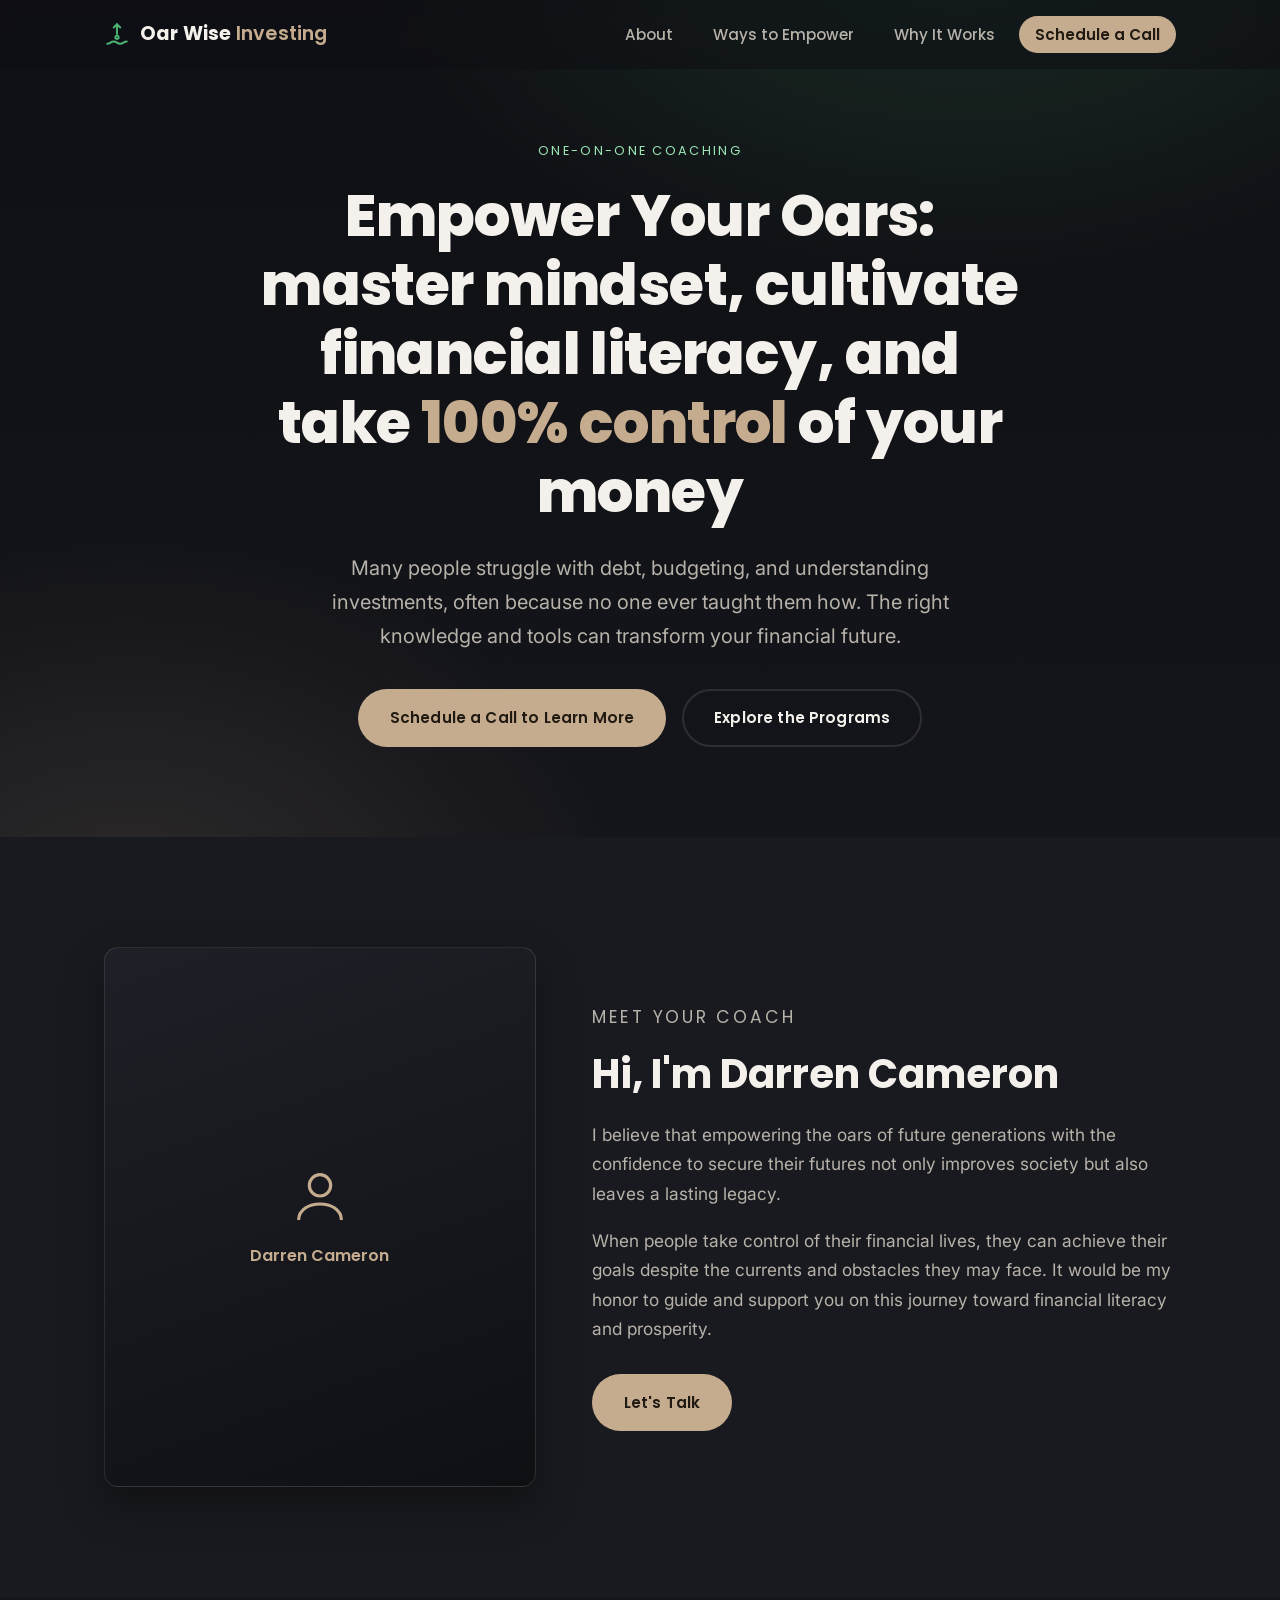
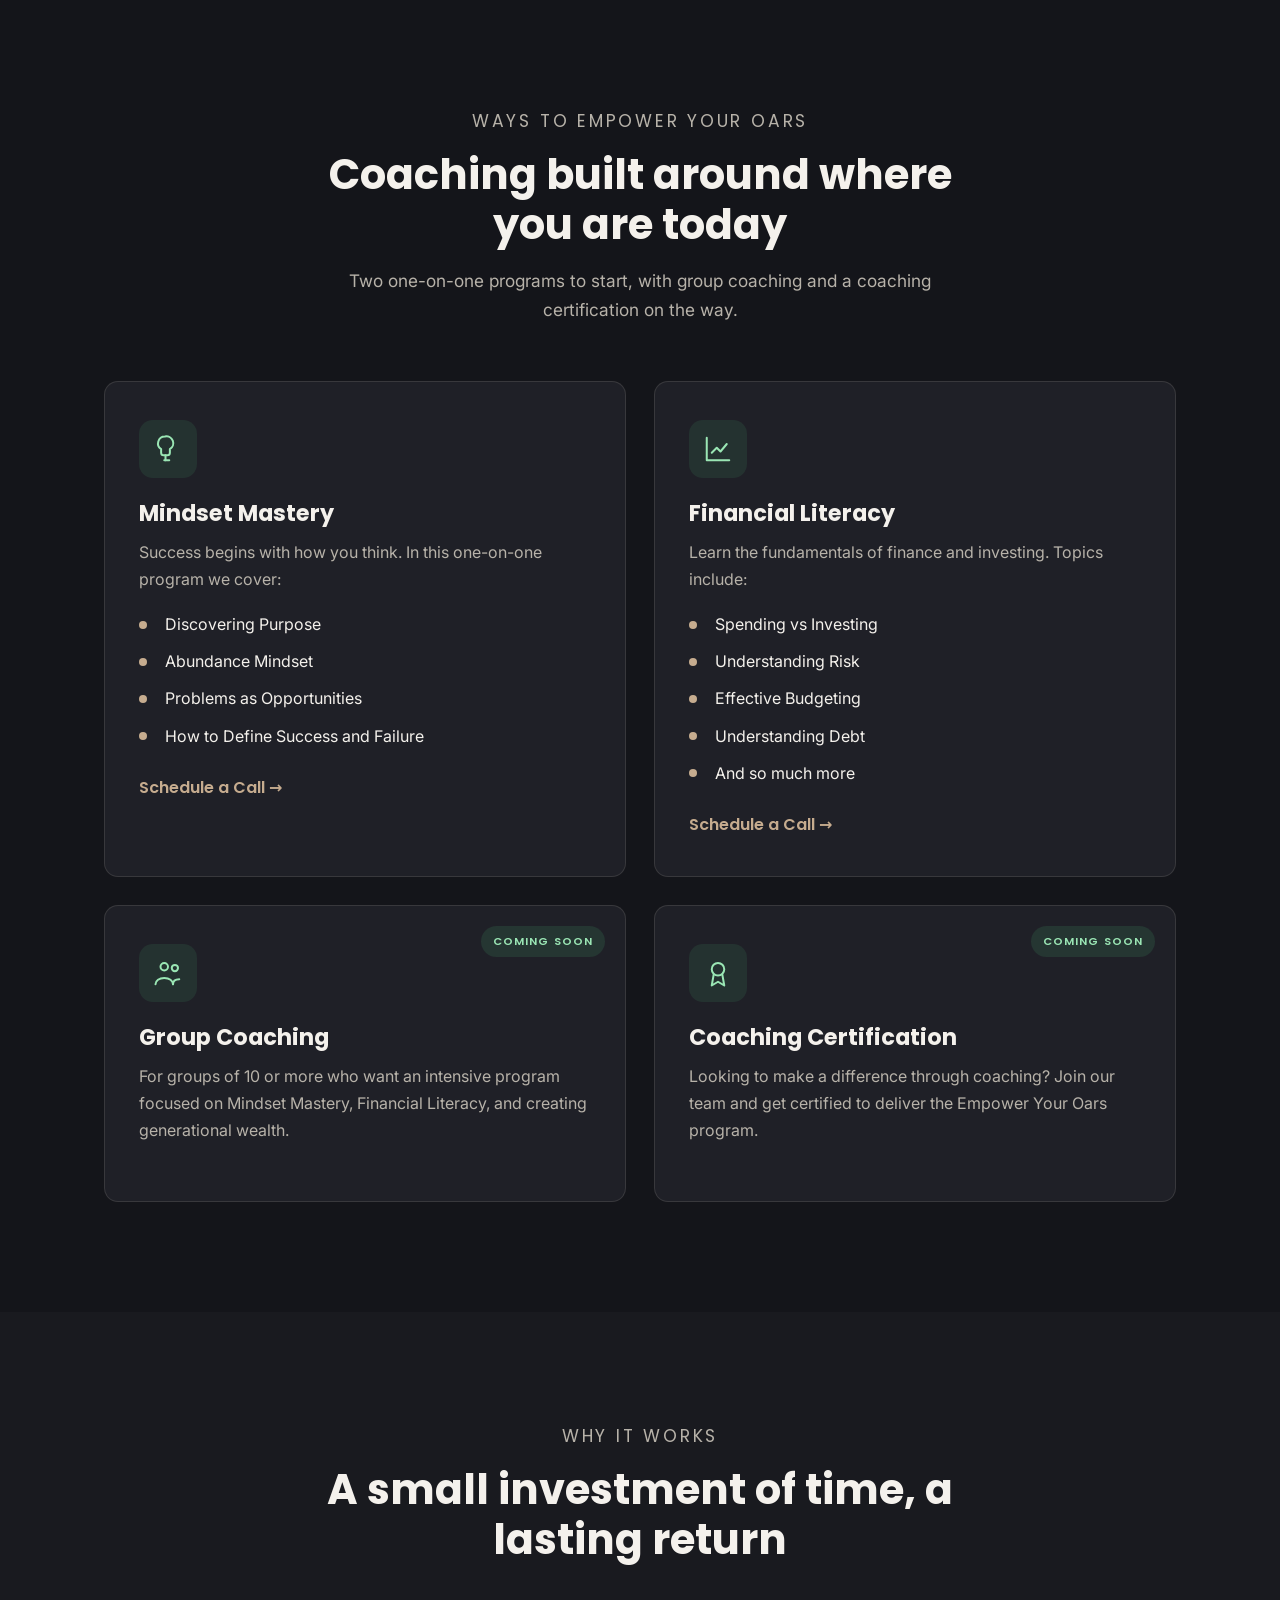
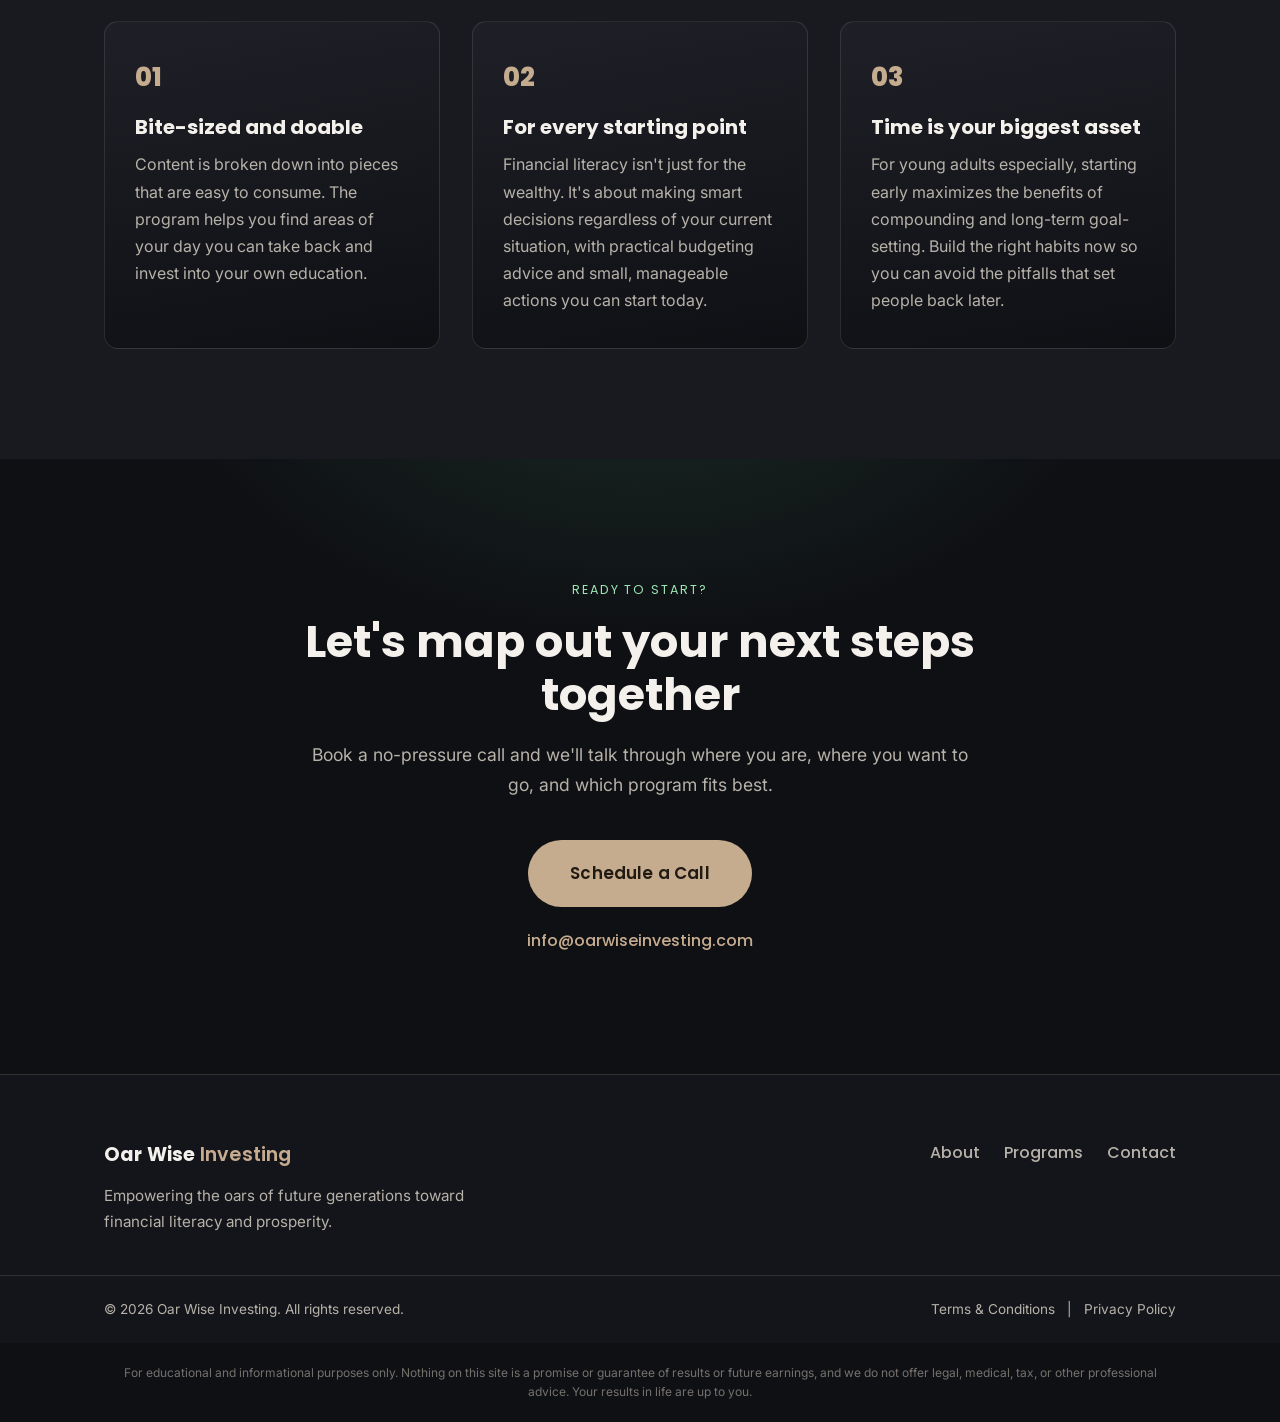
==== index.html @ 9236de50 "Initial static rebuild of Oar Wise Investing site" ====
<!DOCTYPE html>
<html lang="en">
<!-- Built by Koinos | linkedin.com/in/chana | 2026 -->
<head>
    <meta charset="UTF-8">
    <meta name="viewport" content="width=device-width, initial-scale=1.0">
    <meta name="description" content="Empower Your Oars Coaching Program with Darren Cameron. One-on-one mindset mastery and financial literacy coaching to help you take 100% control of your money and build a lasting legacy.">
    <meta name="author" content="Oar Wise Investing">
    <title>Oar Wise Investing | Empower Your Oars Coaching Program</title>

    <!-- Open Graph / social sharing -->
    <meta property="og:type" content="website">
    <meta property="og:title" content="Empower Your Oars Coaching Program">
    <meta property="og:description" content="Master mindset, cultivate financial literacy, and take 100% control of your money with one-on-one coaching from Darren Cameron.">
    <meta property="og:site_name" content="Oar Wise Investing">
    <meta property="og:url" content="https://oarwiseinvesting.com/">
    <meta name="twitter:card" content="summary_large_image">
    <meta name="twitter:title" content="Empower Your Oars Coaching Program">
    <meta name="twitter:description" content="Master mindset, cultivate financial literacy, and take 100% control of your money.">

    <link rel="icon" type="image/x-icon" href="favicon.ico">
    <link rel="apple-touch-icon" href="apple-touch-icon.png">
    <link rel="preconnect" href="https://fonts.googleapis.com">
    <link rel="preconnect" href="https://fonts.gstatic.com" crossorigin>
    <link href="https://fonts.googleapis.com/css2?family=Poppins:wght@400;500;600;700;800&family=Inter:wght@300;400;500;600&display=swap" rel="stylesheet">
    <link rel="stylesheet" href="styles.css">
</head>
<body>
    <!-- Navigation -->
    <header class="site-header" id="top">
        <nav class="nav-container">
            <a href="#top" class="logo">
                <span class="logo-mark" aria-hidden="true">
                    <svg viewBox="0 0 24 24" width="26" height="26" fill="none" stroke="currentColor" stroke-width="1.8" stroke-linecap="round" stroke-linejoin="round"><path d="M3 21c3 0 3-2 6-2s3 2 6 2 3-2 6-2"/><path d="M12 3v9"/><path d="M9 6l3-3 3 3"/><circle cx="12" cy="15" r="1.5"/></svg>
                </span>
                <span class="logo-text">Oar Wise <em>Investing</em></span>
            </a>
            <button class="nav-toggle" aria-label="Toggle navigation" aria-expanded="false">
                <span></span>
                <span></span>
                <span></span>
            </button>
            <ul class="nav-links">
                <li><a href="#about">About</a></li>
                <li><a href="#programs">Ways to Empower</a></li>
                <li><a href="#approach">Why It Works</a></li>
                <li><a href="#contact" class="nav-cta">Schedule a Call</a></li>
            </ul>
        </nav>
    </header>

    <!-- Hero Section -->
    <section class="hero">
        <div class="hero-content">
            <p class="hero-eyebrow">One-on-One Coaching</p>
            <h1>Empower Your Oars: master mindset, cultivate financial literacy, and take <em>100% control</em> of your money</h1>
            <p class="hero-subtitle">Many people struggle with debt, budgeting, and understanding investments, often because no one ever taught them how. The right knowledge and tools can transform your financial future.</p>
            <div class="hero-actions">
                <a href="#contact" class="btn btn-primary">Schedule a Call to Learn More</a>
                <a href="#programs" class="btn btn-secondary">Explore the Programs</a>
            </div>
        </div>
    </section>

    <!-- About / Darren Section -->
    <section class="about" id="about">
        <div class="container about-grid">
            <div class="about-photo">
                <div class="about-photo-frame">
                    <!-- Replace with Darren's photo: images/darren.jpg -->
                    <div class="about-photo-placeholder" aria-hidden="true">
                        <svg viewBox="0 0 24 24" width="64" height="64" fill="none" stroke="currentColor" stroke-width="1.2"><circle cx="12" cy="8" r="4"/><path d="M4 21c0-4 4-6 8-6s8 2 8 6"/></svg>
                        <span>Darren Cameron</span>
                    </div>
                </div>
            </div>
            <div class="about-text">
                <p class="section-eyebrow">Meet Your Coach</p>
                <h2>Hi, I'm Darren Cameron</h2>
                <p>I believe that empowering the oars of future generations with the confidence to secure their futures not only improves society but also leaves a lasting legacy.</p>
                <p>When people take control of their financial lives, they can achieve their goals despite the currents and obstacles they may face. It would be my honor to guide and support you on this journey toward financial literacy and prosperity.</p>
                <a href="#contact" class="btn btn-primary btn-inline">Let's Talk</a>
            </div>
        </div>
    </section>

    <!-- Programs Section -->
    <section class="programs" id="programs">
        <div class="container">
            <div class="section-header">
                <p class="section-eyebrow">Ways to Empower Your Oars</p>
                <h2>Coaching built around where you are today</h2>
                <p class="section-lead">Two one-on-one programs to start, with group coaching and a coaching certification on the way.</p>
            </div>
            <div class="programs-grid">
                <!-- Mindset Mastery -->
                <article class="program-card">
                    <div class="program-icon">
                        <svg viewBox="0 0 24 24" width="30" height="30" fill="none" stroke="currentColor" stroke-width="1.6" stroke-linecap="round" stroke-linejoin="round"><path d="M9.5 2a5.5 5.5 0 00-3 10.1V15a2 2 0 002 2h3a2 2 0 002-2v-2.9A5.5 5.5 0 009.5 2z"/><path d="M9 21h4"/><path d="M10 17v4"/></svg>
                    </div>
                    <h3>Mindset Mastery</h3>
                    <p class="program-desc">Success begins with how you think. In this one-on-one program we cover:</p>
                    <ul class="program-list">
                        <li>Discovering Purpose</li>
                        <li>Abundance Mindset</li>
                        <li>Problems as Opportunities</li>
                        <li>How to Define Success and Failure</li>
                    </ul>
                    <a href="#contact" class="program-link">Schedule a Call &rarr;</a>
                </article>

                <!-- Financial Literacy -->
                <article class="program-card">
                    <div class="program-icon">
                        <svg viewBox="0 0 24 24" width="30" height="30" fill="none" stroke="currentColor" stroke-width="1.6" stroke-linecap="round" stroke-linejoin="round"><path d="M3 3v18h18"/><path d="M7 15l4-4 3 3 5-6"/></svg>
                    </div>
                    <h3>Financial Literacy</h3>
                    <p class="program-desc">Learn the fundamentals of finance and investing. Topics include:</p>
                    <ul class="program-list">
                        <li>Spending vs Investing</li>
                        <li>Understanding Risk</li>
                        <li>Effective Budgeting</li>
                        <li>Understanding Debt</li>
                        <li>And so much more</li>
                    </ul>
                    <a href="#contact" class="program-link">Schedule a Call &rarr;</a>
                </article>

                <!-- Group Coaching -->
                <article class="program-card program-card--soon">
                    <span class="program-badge">Coming Soon</span>
                    <div class="program-icon">
                        <svg viewBox="0 0 24 24" width="30" height="30" fill="none" stroke="currentColor" stroke-width="1.6" stroke-linecap="round" stroke-linejoin="round"><circle cx="9" cy="7" r="3"/><path d="M2 21c0-3 3-5 7-5s7 2 7 5"/><circle cx="17.5" cy="8" r="2.5"/><path d="M16 21c0-2.5 2-4 5-4"/></svg>
                    </div>
                    <h3>Group Coaching</h3>
                    <p class="program-desc">For groups of 10 or more who want an intensive program focused on Mindset Mastery, Financial Literacy, and creating generational wealth.</p>
                </article>

                <!-- Certification -->
                <article class="program-card program-card--soon">
                    <span class="program-badge">Coming Soon</span>
                    <div class="program-icon">
                        <svg viewBox="0 0 24 24" width="30" height="30" fill="none" stroke="currentColor" stroke-width="1.6" stroke-linecap="round" stroke-linejoin="round"><circle cx="12" cy="9" r="5"/><path d="M8.5 13.5L7 22l5-3 5 3-1.5-8.5"/></svg>
                    </div>
                    <h3>Coaching Certification</h3>
                    <p class="program-desc">Looking to make a difference through coaching? Join our team and get certified to deliver the Empower Your Oars program.</p>
                </article>
            </div>
        </div>
    </section>

    <!-- Approach / Why It Works -->
    <section class="approach" id="approach">
        <div class="container">
            <div class="section-header">
                <p class="section-eyebrow">Why It Works</p>
                <h2>A small investment of time, a lasting return</h2>
            </div>
            <div class="approach-grid">
                <div class="approach-item">
                    <div class="approach-num">01</div>
                    <h3>Bite-sized and doable</h3>
                    <p>Content is broken down into pieces that are easy to consume. The program helps you find areas of your day you can take back and invest into your own education.</p>
                </div>
                <div class="approach-item">
                    <div class="approach-num">02</div>
                    <h3>For every starting point</h3>
                    <p>Financial literacy isn't just for the wealthy. It's about making smart decisions regardless of your current situation, with practical budgeting advice and small, manageable actions you can start today.</p>
                </div>
                <div class="approach-item">
                    <div class="approach-num">03</div>
                    <h3>Time is your biggest asset</h3>
                    <p>For young adults especially, starting early maximizes the benefits of compounding and long-term goal-setting. Build the right habits now so you can avoid the pitfalls that set people back later.</p>
                </div>
            </div>
        </div>
    </section>

    <!-- Contact / CTA Section -->
    <section class="contact" id="contact">
        <div class="container contact-inner">
            <p class="section-eyebrow section-eyebrow--light">Ready to Start?</p>
            <h2>Let's map out your next steps together</h2>
            <p class="contact-lead">Book a no-pressure call and we'll talk through where you are, where you want to go, and which program fits best.</p>
            <div class="contact-actions">
                <!-- TODO: point this at Darren's booking link (Calendly / HighLevel) -->
                <a href="mailto:info@oarwiseinvesting.com?subject=Schedule%20a%20Call%20-%20Empower%20Your%20Oars" class="btn btn-primary btn-lg">Schedule a Call</a>
                <a href="mailto:info@oarwiseinvesting.com" class="contact-email">info@oarwiseinvesting.com</a>
            </div>
        </div>
    </section>

    <!-- Footer -->
    <footer class="site-footer">
        <div class="container footer-inner">
            <div class="footer-brand">
                <span class="logo-text">Oar Wise <em>Investing</em></span>
                <p>Empowering the oars of future generations toward financial literacy and prosperity.</p>
            </div>
            <div class="footer-links">
                <a href="#about">About</a>
                <a href="#programs">Programs</a>
                <a href="#contact">Contact</a>
            </div>
        </div>
        <div class="footer-bottom">
            <div class="container footer-bottom-inner">
                <p>&copy; <span id="year">2026</span> Oar Wise Investing. All rights reserved.</p>
                <p class="footer-legal">
                    <a href="#">Terms &amp; Conditions</a>
                    <span aria-hidden="true">|</span>
                    <a href="#">Privacy Policy</a>
                </p>
            </div>
        </div>
        <div class="footer-disclaimer">
            <div class="container">
                <p>For educational and informational purposes only. Nothing on this site is a promise or guarantee of results or future earnings, and we do not offer legal, medical, tax, or other professional advice. Your results in life are up to you.</p>
            </div>
        </div>
    </footer>

    <script>
        // Mobile nav toggle
        (function () {
            var toggle = document.querySelector('.nav-toggle');
            var links = document.querySelector('.nav-links');
            if (toggle && links) {
                toggle.addEventListener('click', function () {
                    var open = links.classList.toggle('is-open');
                    toggle.setAttribute('aria-expanded', open ? 'true' : 'false');
                });
                links.addEventListener('click', function (e) {
                    if (e.target.tagName === 'A') {
                        links.classList.remove('is-open');
                        toggle.setAttribute('aria-expanded', 'false');
                    }
                });
            }

            // Shrink header on scroll
            var header = document.querySelector('.site-header');
            window.addEventListener('scroll', function () {
                if (window.scrollY > 20) {
                    header.classList.add('is-scrolled');
                } else {
                    header.classList.remove('is-scrolled');
                }
            });

            // Reveal on scroll
            var revealEls = document.querySelectorAll('[data-reveal], .program-card, .approach-item, .about-grid');
            if ('IntersectionObserver' in window) {
                var io = new IntersectionObserver(function (entries) {
                    entries.forEach(function (entry) {
                        if (entry.isIntersecting) {
                            entry.target.classList.add('is-visible');
                            io.unobserve(entry.target);
                        }
                    });
                }, { threshold: 0.12 });
                revealEls.forEach(function (el) {
                    el.classList.add('reveal');
                    io.observe(el);
                });
            }

            // Current year
            var y = document.getElementById('year');
            if (y) { y.textContent = new Date().getFullYear(); }
        })();
    </script>
</body>
</html>
---- styles.css ----
/* ==========================================================================
   Oar Wise Investing - stylesheet
   Built by Koinos | 2026
   Palette carried over from the original site: deep charcoal + warm tan,
   with a fresh green accent for the "growth" cue.
   ========================================================================== */

:root {
    --bg:            #14151a;
    --bg-alt:        #191a1f;
    --bg-deep:       #0f1014;
    --surface:       #1f2027;
    --tan:           #c6ac8f;
    --tan-soft:      #eae0d5;
    --green:         #4bb573;
    --green-soft:    #9ae6b4;
    --text:          #f4f1ec;
    --text-muted:    #b7b2a9;
    --border:        rgba(234, 224, 213, 0.12);
    --headline:      'Poppins', system-ui, sans-serif;
    --body:          'Inter', system-ui, sans-serif;
    --maxw:          1120px;
    --radius:        14px;
    --shadow:        0 18px 40px rgba(0, 0, 0, 0.35);
}

* { box-sizing: border-box; margin: 0; padding: 0; }

html { scroll-behavior: smooth; }

body {
    font-family: var(--body);
    color: var(--text);
    background: var(--bg);
    line-height: 1.7;
    -webkit-font-smoothing: antialiased;
    overflow-x: hidden;
}

h1, h2, h3 { font-family: var(--headline); font-weight: 700; line-height: 1.2; }
h1 em, h2 em { color: var(--tan); font-style: normal; }

a { color: inherit; text-decoration: none; }

img { max-width: 100%; display: block; }

.container { width: 100%; max-width: var(--maxw); margin: 0 auto; padding: 0 24px; }

/* ---- Buttons ---- */
.btn {
    display: inline-block;
    font-family: var(--headline);
    font-weight: 600;
    font-size: 0.95rem;
    letter-spacing: 0.01em;
    padding: 14px 30px;
    border-radius: 999px;
    cursor: pointer;
    transition: transform .2s ease, box-shadow .2s ease, background .2s ease, color .2s ease;
    border: 2px solid transparent;
}
.btn-primary { background: var(--tan); color: #201a12; }
.btn-primary:hover { transform: translateY(-2px); box-shadow: 0 10px 24px rgba(198, 172, 143, 0.3); background: var(--tan-soft); }
.btn-secondary { background: transparent; color: var(--text); border-color: var(--border); }
.btn-secondary:hover { border-color: var(--tan); color: var(--tan); transform: translateY(-2px); }
.btn-inline { margin-top: 12px; }
.btn-lg { padding: 17px 40px; font-size: 1.05rem; }

/* ---- Header / Nav ---- */
.site-header {
    position: fixed;
    top: 0; left: 0; right: 0;
    z-index: 100;
    background: rgba(15, 16, 20, 0.55);
    backdrop-filter: blur(8px);
    -webkit-backdrop-filter: blur(8px);
    transition: background .3s ease, padding .3s ease, box-shadow .3s ease;
}
.site-header.is-scrolled {
    background: rgba(15, 16, 20, 0.92);
    box-shadow: 0 6px 20px rgba(0, 0, 0, 0.35);
}
.nav-container {
    max-width: var(--maxw);
    margin: 0 auto;
    padding: 18px 24px;
    display: flex;
    align-items: center;
    justify-content: space-between;
    transition: padding .3s ease;
}
.is-scrolled .nav-container { padding: 12px 24px; }
.logo { display: flex; align-items: center; gap: 10px; }
.logo-mark { color: var(--green); display: flex; }
.logo-text { font-family: var(--headline); font-weight: 700; font-size: 1.2rem; letter-spacing: 0.01em; }
.logo-text em { color: var(--tan); font-style: normal; font-weight: 600; }

.nav-links { list-style: none; display: flex; align-items: center; gap: 8px; }
.nav-links a {
    font-family: var(--headline);
    font-weight: 500;
    font-size: 0.95rem;
    padding: 8px 16px;
    color: var(--text-muted);
    border-radius: 999px;
    transition: color .2s ease;
}
.nav-links a:hover { color: var(--text); }
.nav-links .nav-cta {
    background: var(--tan);
    color: #201a12;
    font-weight: 600;
}
.nav-links .nav-cta:hover { background: var(--tan-soft); color: #201a12; }

.nav-toggle {
    display: none;
    flex-direction: column;
    gap: 5px;
    background: none;
    border: none;
    cursor: pointer;
    padding: 6px;
}
.nav-toggle span { width: 26px; height: 2px; background: var(--text); border-radius: 2px; transition: transform .3s ease, opacity .3s ease; }

/* ---- Hero ---- */
.hero {
    position: relative;
    min-height: 92vh;
    display: flex;
    align-items: center;
    padding: 140px 0 90px;
    background:
        radial-gradient(1000px 600px at 75% -10%, rgba(75, 181, 115, 0.18), transparent 60%),
        radial-gradient(900px 700px at 10% 110%, rgba(198, 172, 143, 0.14), transparent 55%),
        linear-gradient(180deg, var(--bg-deep), var(--bg));
}
.hero-content { max-width: 820px; margin: 0 auto; padding: 0 24px; text-align: center; }
.hero-eyebrow {
    font-family: var(--headline);
    text-transform: uppercase;
    letter-spacing: 0.18em;
    font-size: 0.8rem;
    color: var(--green-soft);
    margin-bottom: 20px;
}
.hero h1 {
    font-size: clamp(2.1rem, 5.2vw, 3.6rem);
    font-weight: 800;
    letter-spacing: -0.01em;
    margin-bottom: 24px;
}
.hero-subtitle {
    font-size: clamp(1.05rem, 2vw, 1.25rem);
    color: var(--text-muted);
    max-width: 640px;
    margin: 0 auto 36px;
}
.hero-actions { display: flex; gap: 16px; justify-content: center; flex-wrap: wrap; }

/* ---- Section headers ---- */
.section-header { text-align: center; max-width: 680px; margin: 0 auto 56px; }
.section-eyebrow {
    font-family: var(--headline);
    text-transform: uppercase;
    letter-spacing: 0.16em;
    font-size: 0.78rem;
    color: var(--tan);
    margin-bottom: 14px;
}
.section-eyebrow--light { color: var(--green-soft); }
.section-header h2 { font-size: clamp(1.8rem, 3.6vw, 2.6rem); margin-bottom: 16px; }
.section-lead, .section-header p { color: var(--text-muted); font-size: 1.08rem; }

/* ---- About ---- */
.about { padding: 110px 0; background: var(--bg-alt); }
.about-grid {
    display: grid;
    grid-template-columns: 0.85fr 1.15fr;
    gap: 56px;
    align-items: center;
}
.about-photo-frame {
    position: relative;
    border-radius: var(--radius);
    overflow: hidden;
    aspect-ratio: 4 / 5;
    background: linear-gradient(160deg, var(--surface), var(--bg-deep));
    border: 1px solid var(--border);
    box-shadow: var(--shadow);
}
.about-photo-frame img { width: 100%; height: 100%; object-fit: cover; }
.about-photo-placeholder {
    position: absolute; inset: 0;
    display: flex; flex-direction: column; align-items: center; justify-content: center;
    gap: 14px; color: var(--tan);
    font-family: var(--headline); font-weight: 600;
}
.about-text .section-eyebrow { text-align: left; }
.about-text h2 { font-size: clamp(1.8rem, 3.4vw, 2.5rem); margin-bottom: 22px; }
.about-text p { color: var(--text-muted); margin-bottom: 18px; font-size: 1.08rem; }

/* ---- Programs ---- */
.programs { padding: 110px 0; background: var(--bg); }
.programs-grid {
    display: grid;
    grid-template-columns: repeat(2, 1fr);
    gap: 28px;
}
.program-card {
    position: relative;
    background: var(--surface);
    border: 1px solid var(--border);
    border-radius: var(--radius);
    padding: 38px 34px;
    transition: transform .25s ease, border-color .25s ease, box-shadow .25s ease;
}
.program-card:hover { transform: translateY(-4px); border-color: rgba(198, 172, 143, 0.4); box-shadow: var(--shadow); }
.program-card--soon { opacity: 0.82; }
.program-icon {
    width: 58px; height: 58px;
    display: flex; align-items: center; justify-content: center;
    border-radius: 14px;
    background: rgba(75, 181, 115, 0.12);
    color: var(--green-soft);
    margin-bottom: 22px;
}
.program-card h3 { font-size: 1.4rem; margin-bottom: 12px; }
.program-desc { color: var(--text-muted); margin-bottom: 18px; }
.program-list { list-style: none; margin-bottom: 24px; }
.program-list li {
    position: relative;
    padding-left: 26px;
    margin-bottom: 10px;
    color: var(--text);
}
.program-list li::before {
    content: "";
    position: absolute;
    left: 0; top: 0.6em;
    width: 8px; height: 8px;
    border-radius: 50%;
    background: var(--tan);
}
.program-link {
    font-family: var(--headline);
    font-weight: 600;
    color: var(--tan);
    transition: gap .2s ease, color .2s ease;
}
.program-link:hover { color: var(--tan-soft); }
.program-badge {
    position: absolute;
    top: 20px; right: 20px;
    font-family: var(--headline);
    font-size: 0.7rem;
    font-weight: 600;
    text-transform: uppercase;
    letter-spacing: 0.1em;
    color: var(--green-soft);
    background: rgba(75, 181, 115, 0.14);
    padding: 6px 12px;
    border-radius: 999px;
}

/* ---- Approach ---- */
.approach { padding: 110px 0; background: var(--bg-alt); }
.approach-grid {
    display: grid;
    grid-template-columns: repeat(3, 1fr);
    gap: 32px;
}
.approach-item {
    padding: 34px 30px;
    border-radius: var(--radius);
    background: linear-gradient(170deg, var(--surface), var(--bg-deep));
    border: 1px solid var(--border);
}
.approach-num {
    font-family: var(--headline);
    font-weight: 800;
    font-size: 1.6rem;
    color: var(--tan);
    margin-bottom: 16px;
}
.approach-item h3 { font-size: 1.25rem; margin-bottom: 12px; }
.approach-item p { color: var(--text-muted); }

/* ---- Contact ---- */
.contact {
    padding: 120px 0;
    background:
        radial-gradient(800px 500px at 50% -20%, rgba(75, 181, 115, 0.16), transparent 60%),
        var(--bg-deep);
    text-align: center;
}
.contact-inner { max-width: 720px; margin: 0 auto; }
.contact h2 { font-size: clamp(1.9rem, 4vw, 2.8rem); margin-bottom: 18px; }
.contact-lead { color: var(--text-muted); font-size: 1.1rem; margin-bottom: 40px; }
.contact-actions { display: flex; flex-direction: column; align-items: center; gap: 20px; }
.contact-email { color: var(--tan); font-family: var(--headline); font-weight: 500; }
.contact-email:hover { color: var(--tan-soft); }

/* ---- Footer ---- */
.site-footer { background: var(--bg); border-top: 1px solid var(--border); }
.footer-inner {
    display: flex;
    justify-content: space-between;
    align-items: flex-start;
    gap: 40px;
    padding-top: 64px;
    padding-bottom: 40px;
    flex-wrap: wrap;
}
.footer-brand { max-width: 380px; }
.footer-brand p { color: var(--text-muted); margin-top: 12px; font-size: 0.95rem; }
.footer-links { display: flex; gap: 24px; }
.footer-links a { color: var(--text-muted); font-family: var(--headline); font-weight: 500; }
.footer-links a:hover { color: var(--tan); }
.footer-bottom { border-top: 1px solid var(--border); }
.footer-bottom-inner {
    display: flex;
    justify-content: space-between;
    align-items: center;
    padding: 22px 24px;
    flex-wrap: wrap;
    gap: 10px;
}
.footer-bottom p, .footer-legal a { color: var(--text-muted); font-size: 0.85rem; }
.footer-legal { display: flex; gap: 12px; align-items: center; }
.footer-legal a:hover { color: var(--tan); }
.footer-disclaimer { background: var(--bg-deep); }
.footer-disclaimer p { color: rgba(183, 178, 169, 0.6); font-size: 0.75rem; padding: 20px 0; text-align: center; line-height: 1.6; }

/* ---- Reveal animation ---- */
.reveal { opacity: 0; transform: translateY(24px); transition: opacity .6s ease, transform .6s ease; }
.reveal.is-visible { opacity: 1; transform: none; }

/* ---- Responsive ---- */
@media (max-width: 860px) {
    .about-grid { grid-template-columns: 1fr; gap: 36px; }
    .about-photo-frame { max-width: 360px; margin: 0 auto; }
    .programs-grid { grid-template-columns: 1fr; }
    .approach-grid { grid-template-columns: 1fr; }

    .nav-toggle { display: flex; }
    .nav-links {
        position: absolute;
        top: 100%; left: 0; right: 0;
        flex-direction: column;
        align-items: stretch;
        gap: 0;
        background: rgba(15, 16, 20, 0.98);
        padding: 12px 16px 20px;
        border-top: 1px solid var(--border);
        max-height: 0;
        overflow: hidden;
        transition: max-height .3s ease, padding .3s ease;
        padding-top: 0;
        padding-bottom: 0;
    }
    .nav-links.is-open { max-height: 380px; padding-top: 12px; padding-bottom: 20px; }
    .nav-links a { padding: 14px 12px; text-align: center; }
    .nav-links .nav-cta { margin-top: 8px; text-align: center; }
}

@media (max-width: 480px) {
    .hero { min-height: auto; padding: 130px 0 70px; }
    .hero-actions .btn { width: 100%; }
    .footer-inner { flex-direction: column; }
}

/* ---- Accessibility: reduced motion ---- */
@media (prefers-reduced-motion: reduce) {
    * { scroll-behavior: auto !important; }
    .reveal { opacity: 1; transform: none; transition: none; }
}
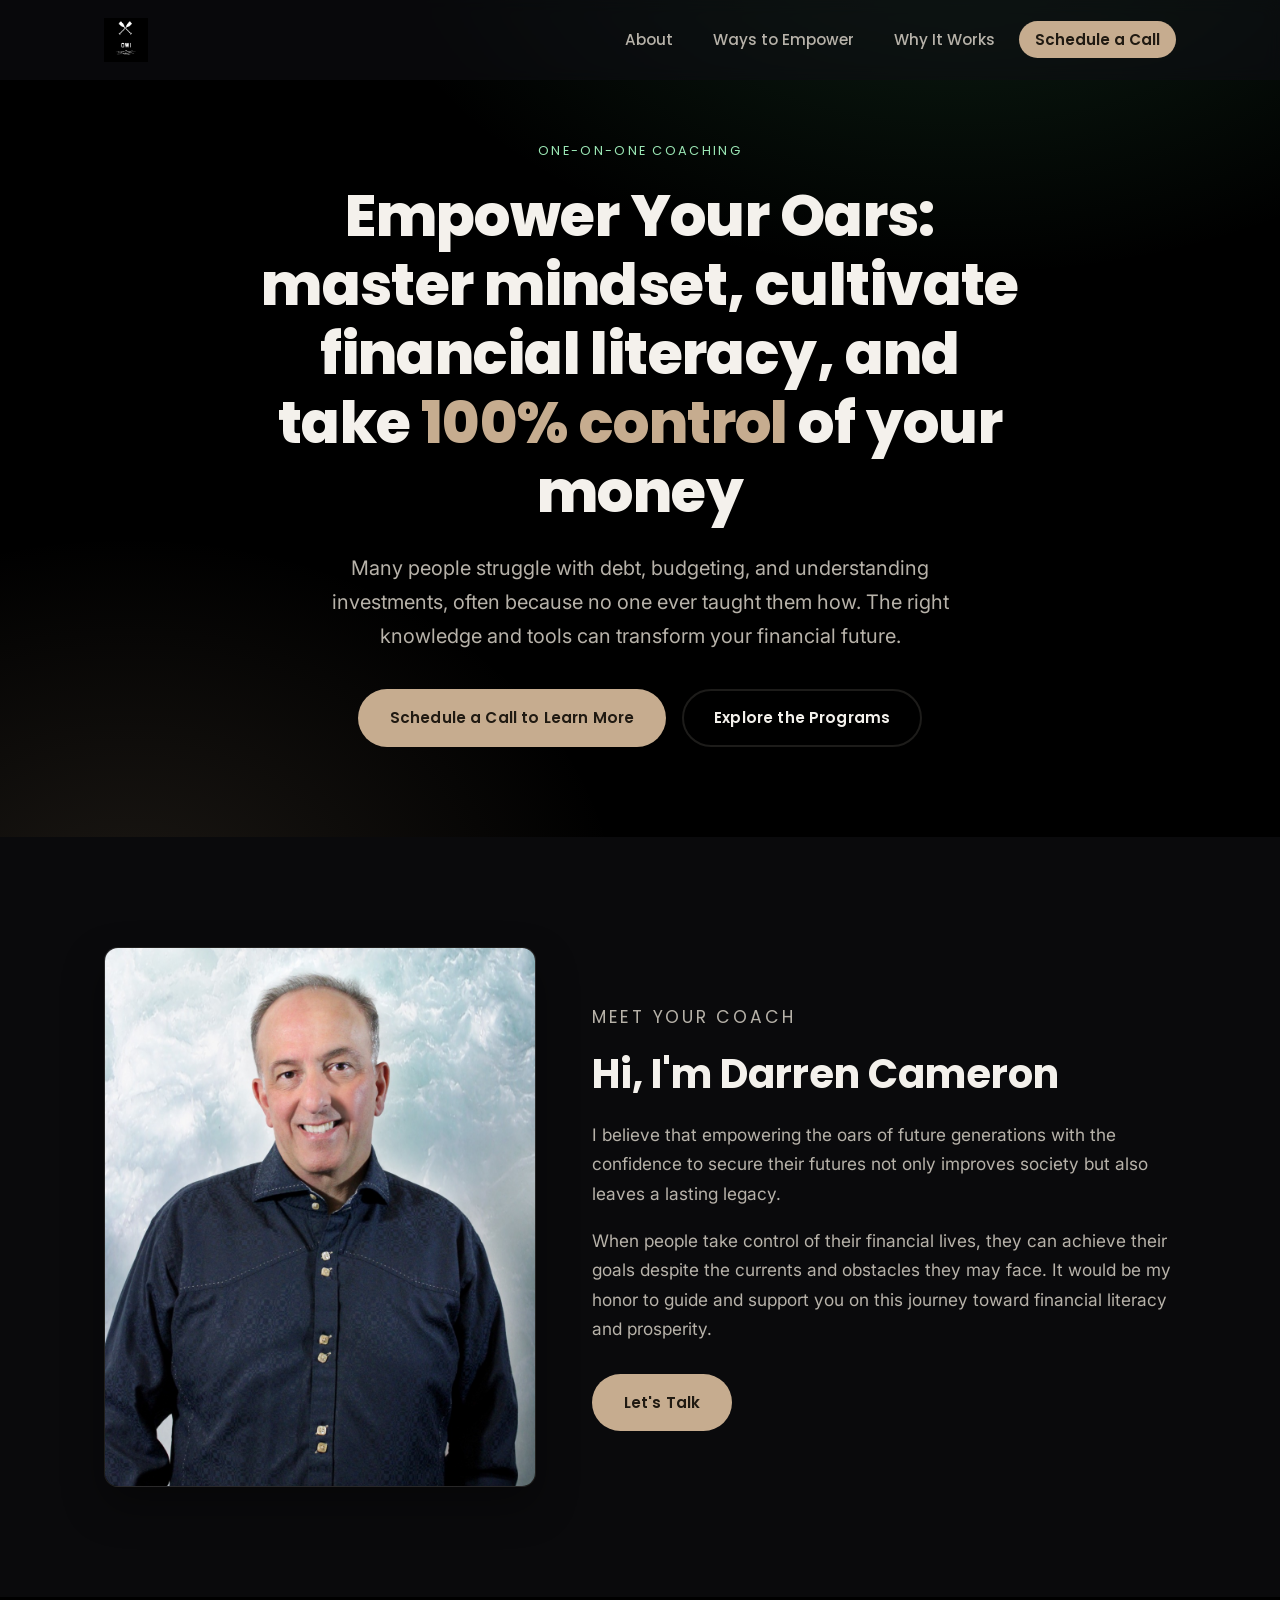
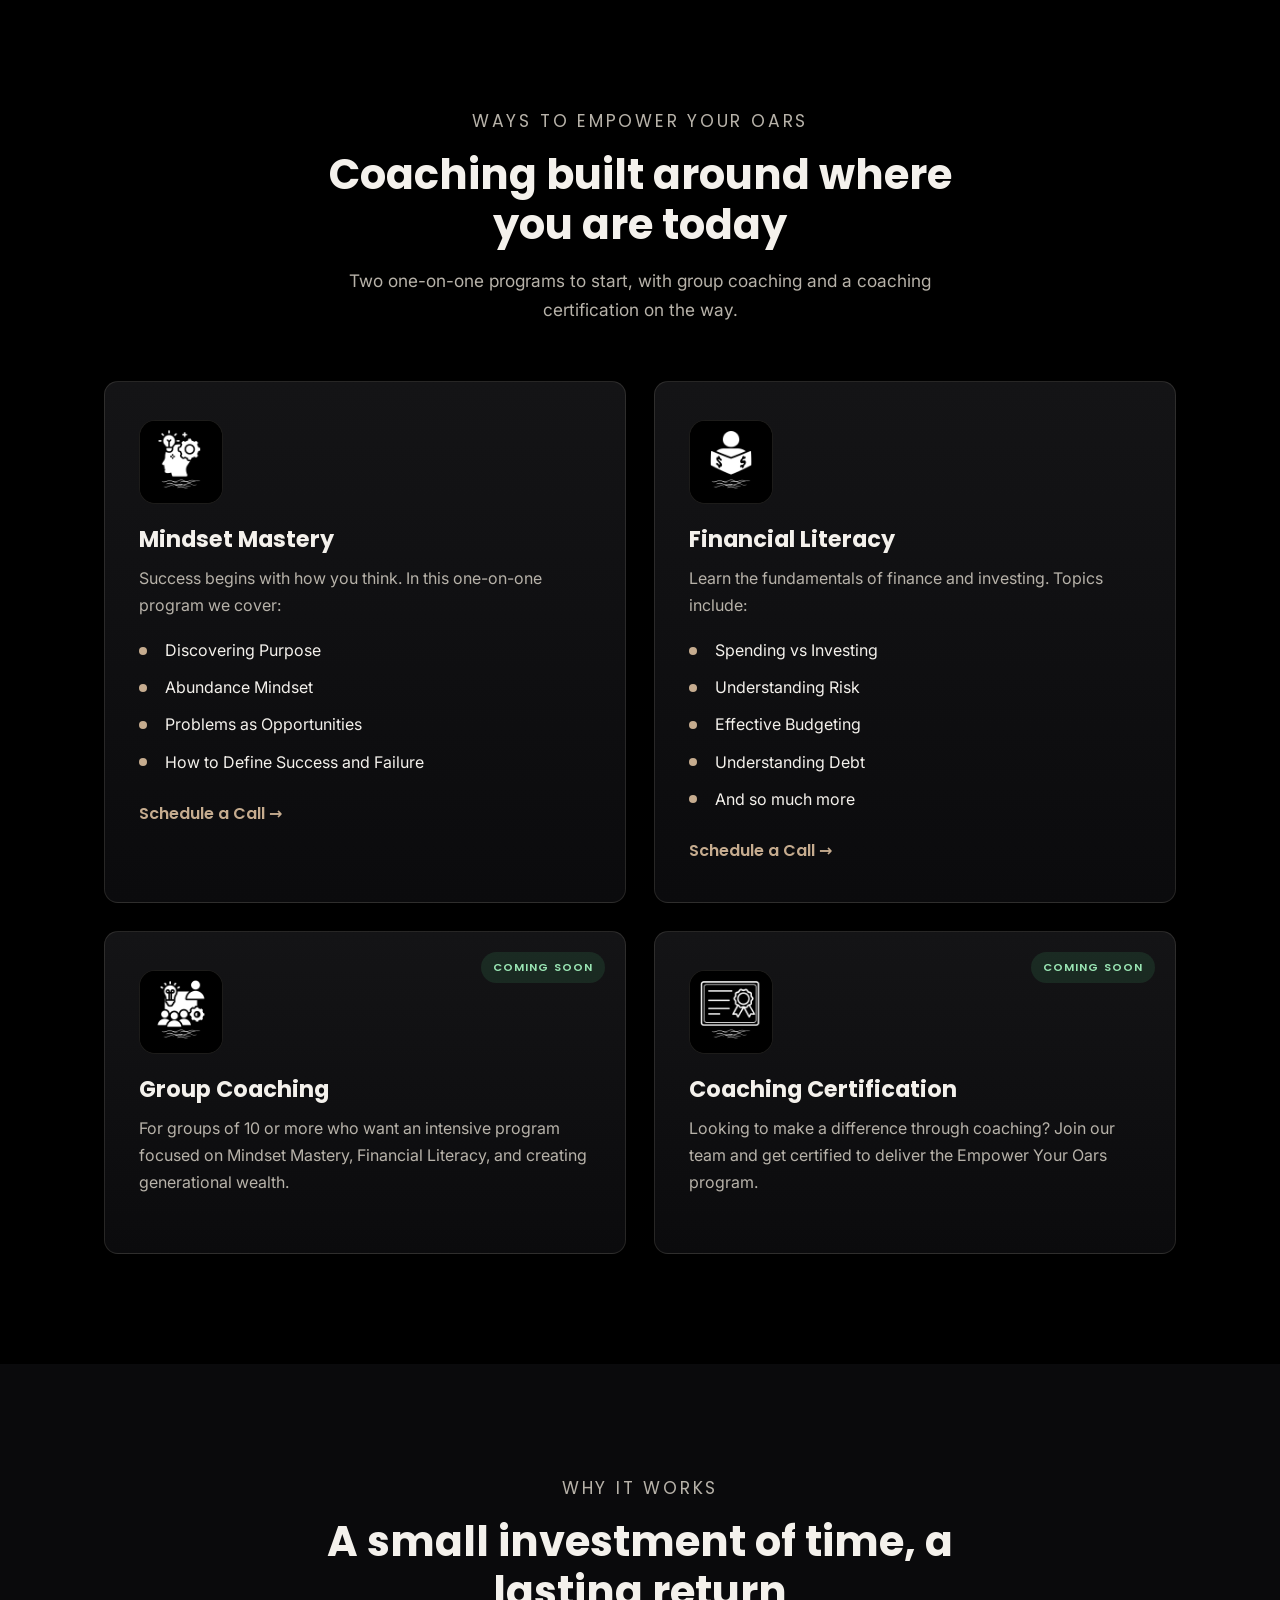
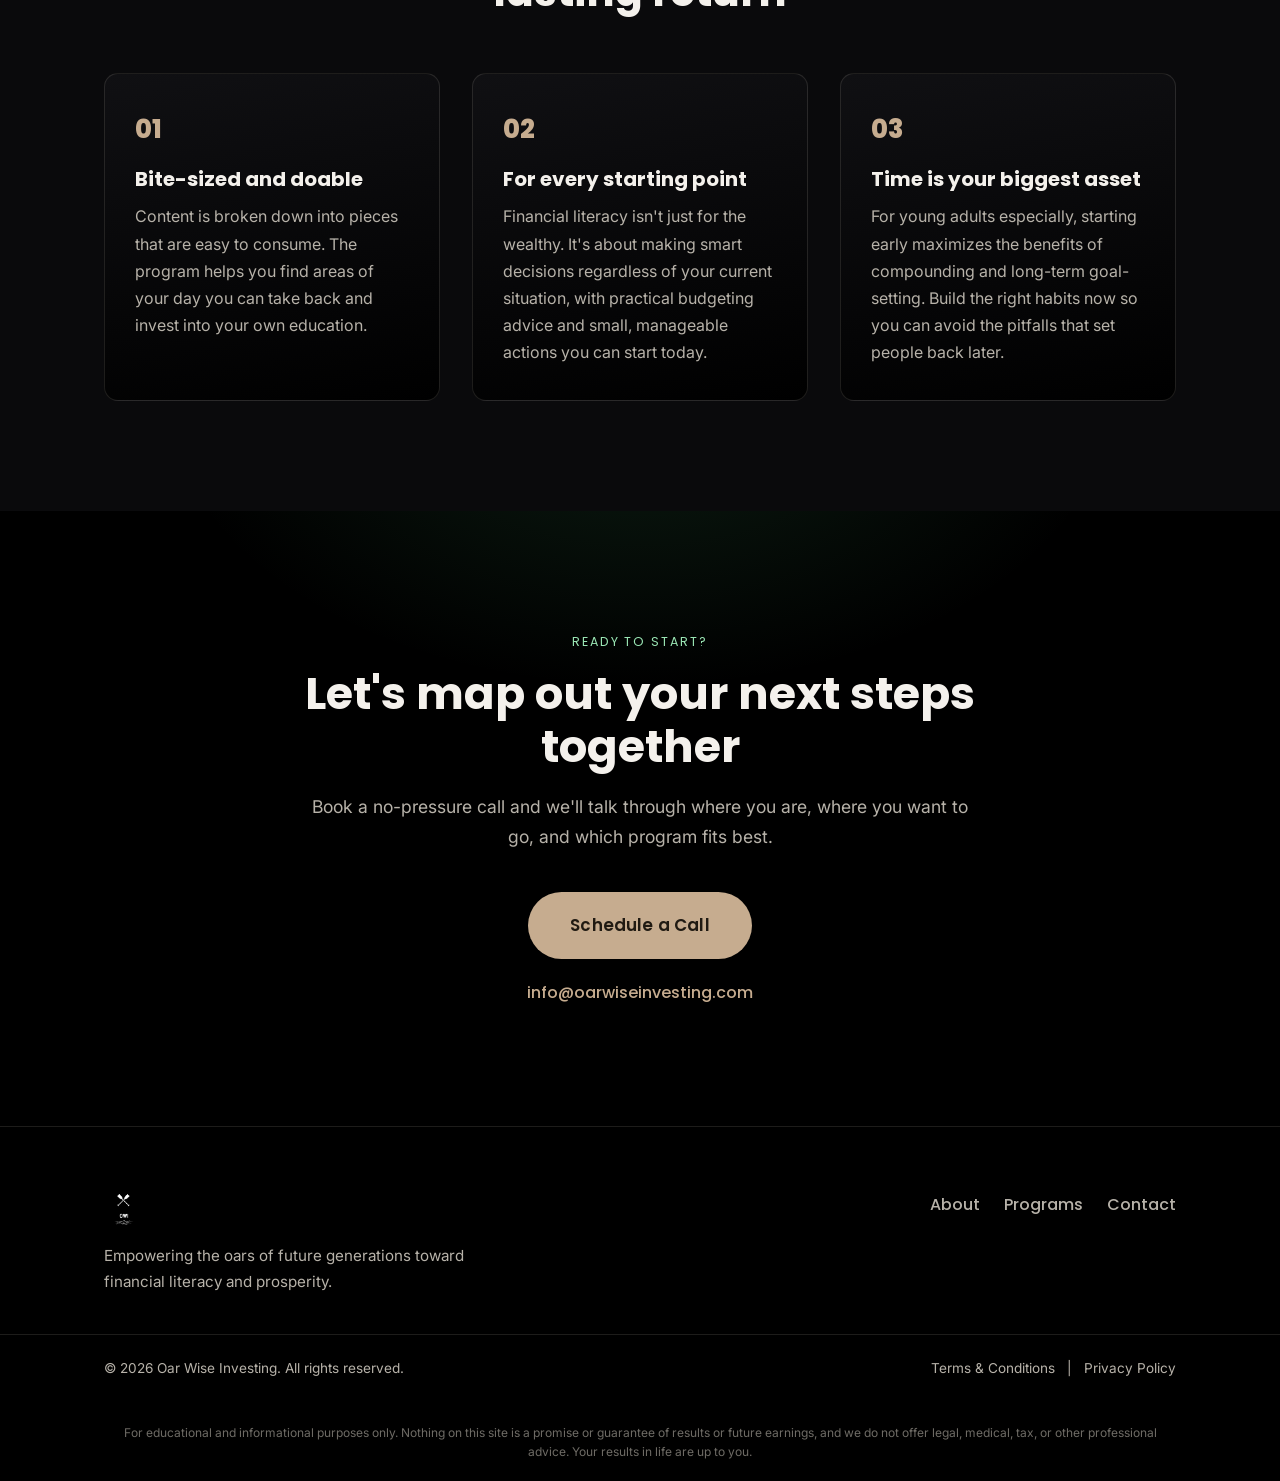
==== commit 1df28624: "Wire in real brand graphics; shift theme to true black" ====
--- a/index.html
+++ b/index.html
@@ -17,9 +17,11 @@
     <meta name="twitter:card" content="summary_large_image">
     <meta name="twitter:title" content="Empower Your Oars Coaching Program">
     <meta name="twitter:description" content="Master mindset, cultivate financial literacy, and take 100% control of your money.">
-
-    <link rel="icon" type="image/x-icon" href="favicon.ico">
-    <link rel="apple-touch-icon" href="apple-touch-icon.png">
+    <meta property="og:image" content="https://oarwiseinvesting.com/images/logo-square.png">
+    <meta name="twitter:image" content="https://oarwiseinvesting.com/images/logo-square.png">
+
+    <link rel="icon" type="image/png" href="images/logo-square.png">
+    <link rel="apple-touch-icon" href="images/logo-square.png">
     <link rel="preconnect" href="https://fonts.googleapis.com">
     <link rel="preconnect" href="https://fonts.gstatic.com" crossorigin>
     <link href="https://fonts.googleapis.com/css2?family=Poppins:wght@400;500;600;700;800&family=Inter:wght@300;400;500;600&display=swap" rel="stylesheet">
@@ -29,11 +31,8 @@
     <!-- Navigation -->
     <header class="site-header" id="top">
         <nav class="nav-container">
-            <a href="#top" class="logo">
-                <span class="logo-mark" aria-hidden="true">
-                    <svg viewBox="0 0 24 24" width="26" height="26" fill="none" stroke="currentColor" stroke-width="1.8" stroke-linecap="round" stroke-linejoin="round"><path d="M3 21c3 0 3-2 6-2s3 2 6 2 3-2 6-2"/><path d="M12 3v9"/><path d="M9 6l3-3 3 3"/><circle cx="12" cy="15" r="1.5"/></svg>
-                </span>
-                <span class="logo-text">Oar Wise <em>Investing</em></span>
+            <a href="#top" class="logo" aria-label="Oar Wise Investing home">
+                <img src="images/logo-horizontal.png" alt="Oar Wise Investing" class="logo-img">
             </a>
             <button class="nav-toggle" aria-label="Toggle navigation" aria-expanded="false">
                 <span></span>
@@ -67,11 +66,7 @@
         <div class="container about-grid">
             <div class="about-photo">
                 <div class="about-photo-frame">
-                    <!-- Replace with Darren's photo: images/darren.jpg -->
-                    <div class="about-photo-placeholder" aria-hidden="true">
-                        <svg viewBox="0 0 24 24" width="64" height="64" fill="none" stroke="currentColor" stroke-width="1.2"><circle cx="12" cy="8" r="4"/><path d="M4 21c0-4 4-6 8-6s8 2 8 6"/></svg>
-                        <span>Darren Cameron</span>
-                    </div>
+                    <img src="images/darren.jpg" alt="Darren Cameron, founder of Oar Wise Investing" loading="lazy">
                 </div>
             </div>
             <div class="about-text">
@@ -96,7 +91,7 @@
                 <!-- Mindset Mastery -->
                 <article class="program-card">
                     <div class="program-icon">
-                        <svg viewBox="0 0 24 24" width="30" height="30" fill="none" stroke="currentColor" stroke-width="1.6" stroke-linecap="round" stroke-linejoin="round"><path d="M9.5 2a5.5 5.5 0 00-3 10.1V15a2 2 0 002 2h3a2 2 0 002-2v-2.9A5.5 5.5 0 009.5 2z"/><path d="M9 21h4"/><path d="M10 17v4"/></svg>
+                        <img src="images/icon-mindset.png" alt="" loading="lazy">
                     </div>
                     <h3>Mindset Mastery</h3>
                     <p class="program-desc">Success begins with how you think. In this one-on-one program we cover:</p>
@@ -112,7 +107,7 @@
                 <!-- Financial Literacy -->
                 <article class="program-card">
                     <div class="program-icon">
-                        <svg viewBox="0 0 24 24" width="30" height="30" fill="none" stroke="currentColor" stroke-width="1.6" stroke-linecap="round" stroke-linejoin="round"><path d="M3 3v18h18"/><path d="M7 15l4-4 3 3 5-6"/></svg>
+                        <img src="images/icon-financial.png" alt="" loading="lazy">
                     </div>
                     <h3>Financial Literacy</h3>
                     <p class="program-desc">Learn the fundamentals of finance and investing. Topics include:</p>
@@ -130,7 +125,7 @@
                 <article class="program-card program-card--soon">
                     <span class="program-badge">Coming Soon</span>
                     <div class="program-icon">
-                        <svg viewBox="0 0 24 24" width="30" height="30" fill="none" stroke="currentColor" stroke-width="1.6" stroke-linecap="round" stroke-linejoin="round"><circle cx="9" cy="7" r="3"/><path d="M2 21c0-3 3-5 7-5s7 2 7 5"/><circle cx="17.5" cy="8" r="2.5"/><path d="M16 21c0-2.5 2-4 5-4"/></svg>
+                        <img src="images/icon-group.png" alt="" loading="lazy">
                     </div>
                     <h3>Group Coaching</h3>
                     <p class="program-desc">For groups of 10 or more who want an intensive program focused on Mindset Mastery, Financial Literacy, and creating generational wealth.</p>
@@ -140,7 +135,7 @@
                 <article class="program-card program-card--soon">
                     <span class="program-badge">Coming Soon</span>
                     <div class="program-icon">
-                        <svg viewBox="0 0 24 24" width="30" height="30" fill="none" stroke="currentColor" stroke-width="1.6" stroke-linecap="round" stroke-linejoin="round"><circle cx="12" cy="9" r="5"/><path d="M8.5 13.5L7 22l5-3 5 3-1.5-8.5"/></svg>
+                        <img src="images/icon-certification.png" alt="" loading="lazy">
                     </div>
                     <h3>Coaching Certification</h3>
                     <p class="program-desc">Looking to make a difference through coaching? Join our team and get certified to deliver the Empower Your Oars program.</p>
@@ -194,7 +189,7 @@
     <footer class="site-footer">
         <div class="container footer-inner">
             <div class="footer-brand">
-                <span class="logo-text">Oar Wise <em>Investing</em></span>
+                <img src="images/logo-horizontal.png" alt="Oar Wise Investing" class="footer-logo">
                 <p>Empowering the oars of future generations toward financial literacy and prosperity.</p>
             </div>
             <div class="footer-links">
--- a/styles.css
+++ b/styles.css
@@ -6,10 +6,10 @@
    ========================================================================== */
 
 :root {
-    --bg:            #14151a;
-    --bg-alt:        #191a1f;
-    --bg-deep:       #0f1014;
-    --surface:       #1f2027;
+    --bg:            #000000;
+    --bg-alt:        #0a0a0c;
+    --bg-deep:       #000000;
+    --surface:       #101013;
     --tan:           #c6ac8f;
     --tan-soft:      #eae0d5;
     --green:         #4bb573;
@@ -91,6 +91,8 @@
 }
 .is-scrolled .nav-container { padding: 12px 24px; }
 .logo { display: flex; align-items: center; gap: 10px; }
+.logo-img { height: 44px; width: auto; transition: height .3s ease; }
+.is-scrolled .logo-img { height: 38px; }
 .logo-mark { color: var(--green); display: flex; }
 .logo-text { font-family: var(--headline); font-weight: 700; font-size: 1.2rem; letter-spacing: 0.01em; }
 .logo-text em { color: var(--tan); font-style: normal; font-weight: 600; }
@@ -210,7 +212,7 @@
 }
 .program-card {
     position: relative;
-    background: var(--surface);
+    background: linear-gradient(180deg, #141416, #0b0b0d);
     border: 1px solid var(--border);
     border-radius: var(--radius);
     padding: 38px 34px;
@@ -219,13 +221,16 @@
 .program-card:hover { transform: translateY(-4px); border-color: rgba(198, 172, 143, 0.4); box-shadow: var(--shadow); }
 .program-card--soon { opacity: 0.82; }
 .program-icon {
-    width: 58px; height: 58px;
+    width: 84px; height: 84px;
     display: flex; align-items: center; justify-content: center;
-    border-radius: 14px;
-    background: rgba(75, 181, 115, 0.12);
+    border-radius: 16px;
+    background: #000;
+    border: 1px solid var(--border);
     color: var(--green-soft);
     margin-bottom: 22px;
-}
+    overflow: hidden;
+}
+.program-icon img { width: 100%; height: 100%; object-fit: cover; }
 .program-card h3 { font-size: 1.4rem; margin-bottom: 12px; }
 .program-desc { color: var(--text-muted); margin-bottom: 18px; }
 .program-list { list-style: none; margin-bottom: 24px; }
@@ -314,6 +319,7 @@
     flex-wrap: wrap;
 }
 .footer-brand { max-width: 380px; }
+.footer-logo { height: 40px; width: auto; margin-bottom: 4px; }
 .footer-brand p { color: var(--text-muted); margin-top: 12px; font-size: 0.95rem; }
 .footer-links { display: flex; gap: 24px; }
 .footer-links a { color: var(--text-muted); font-family: var(--headline); font-weight: 500; }
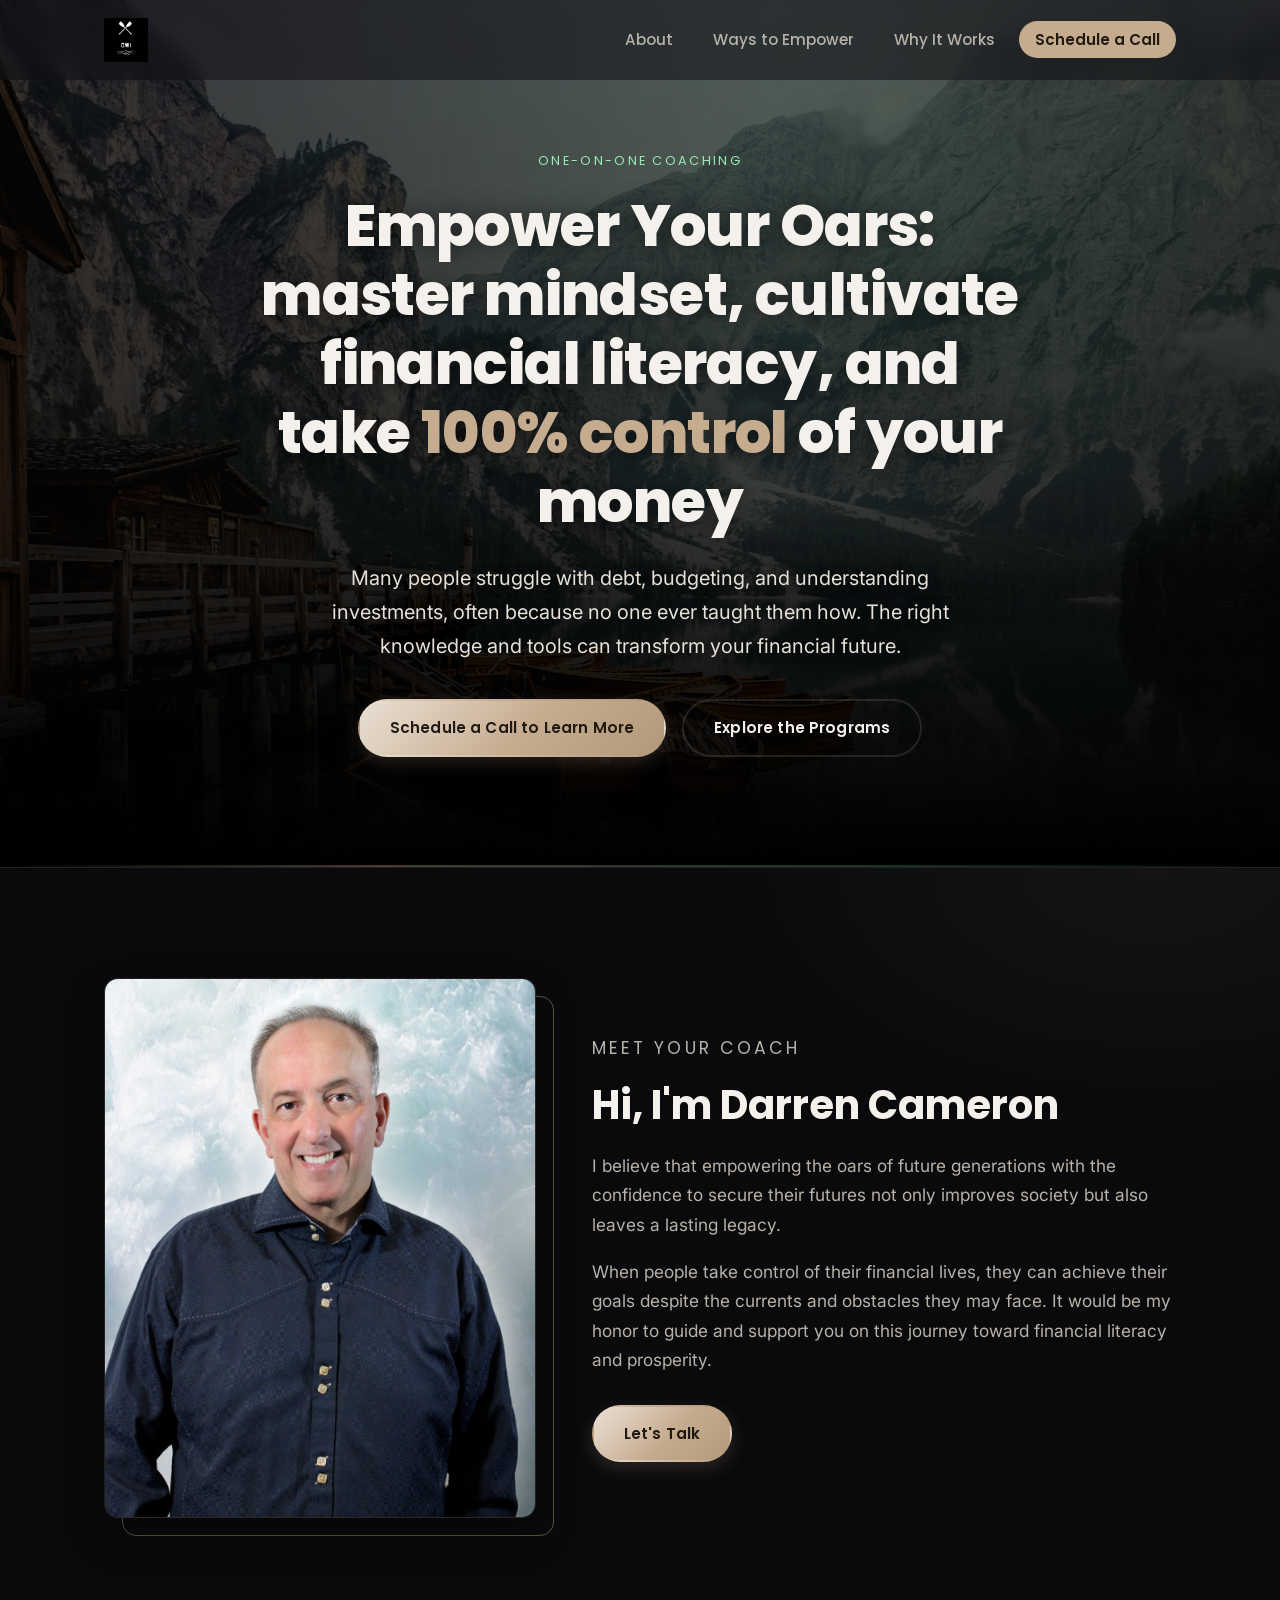
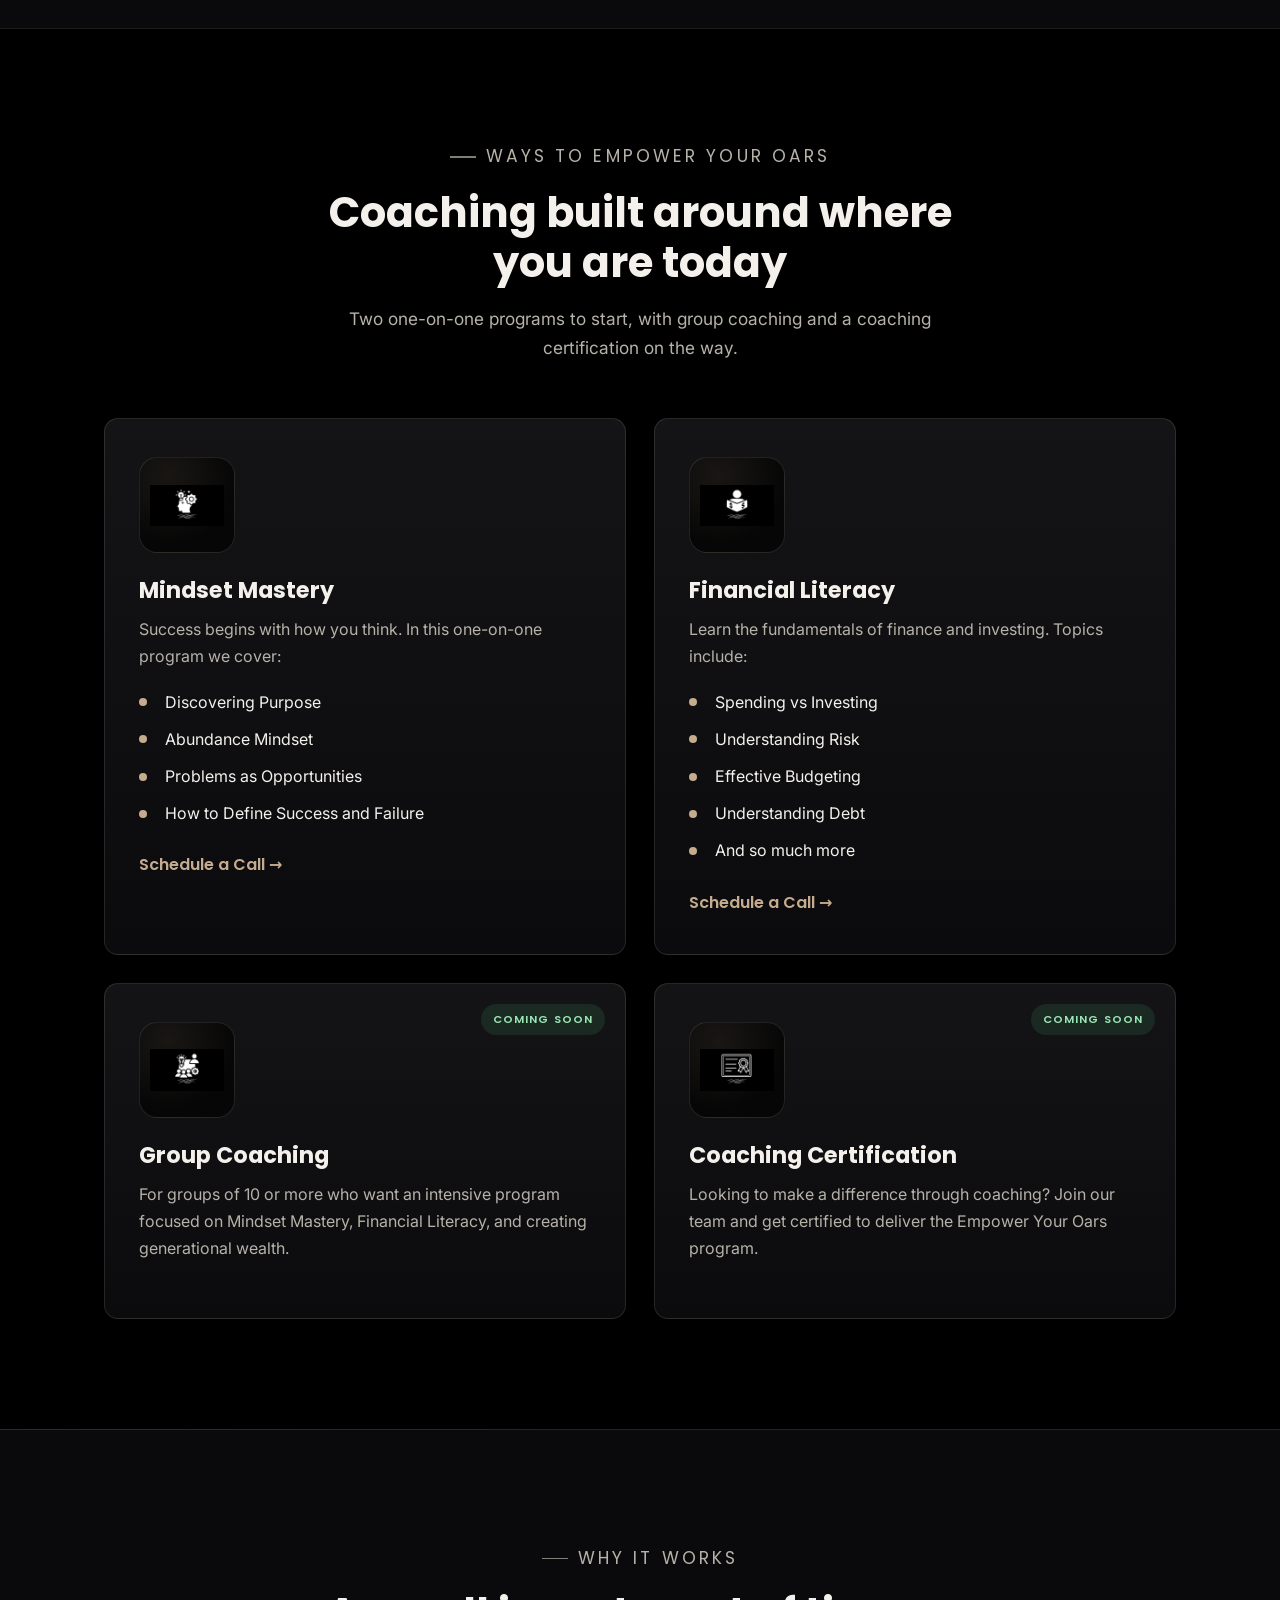
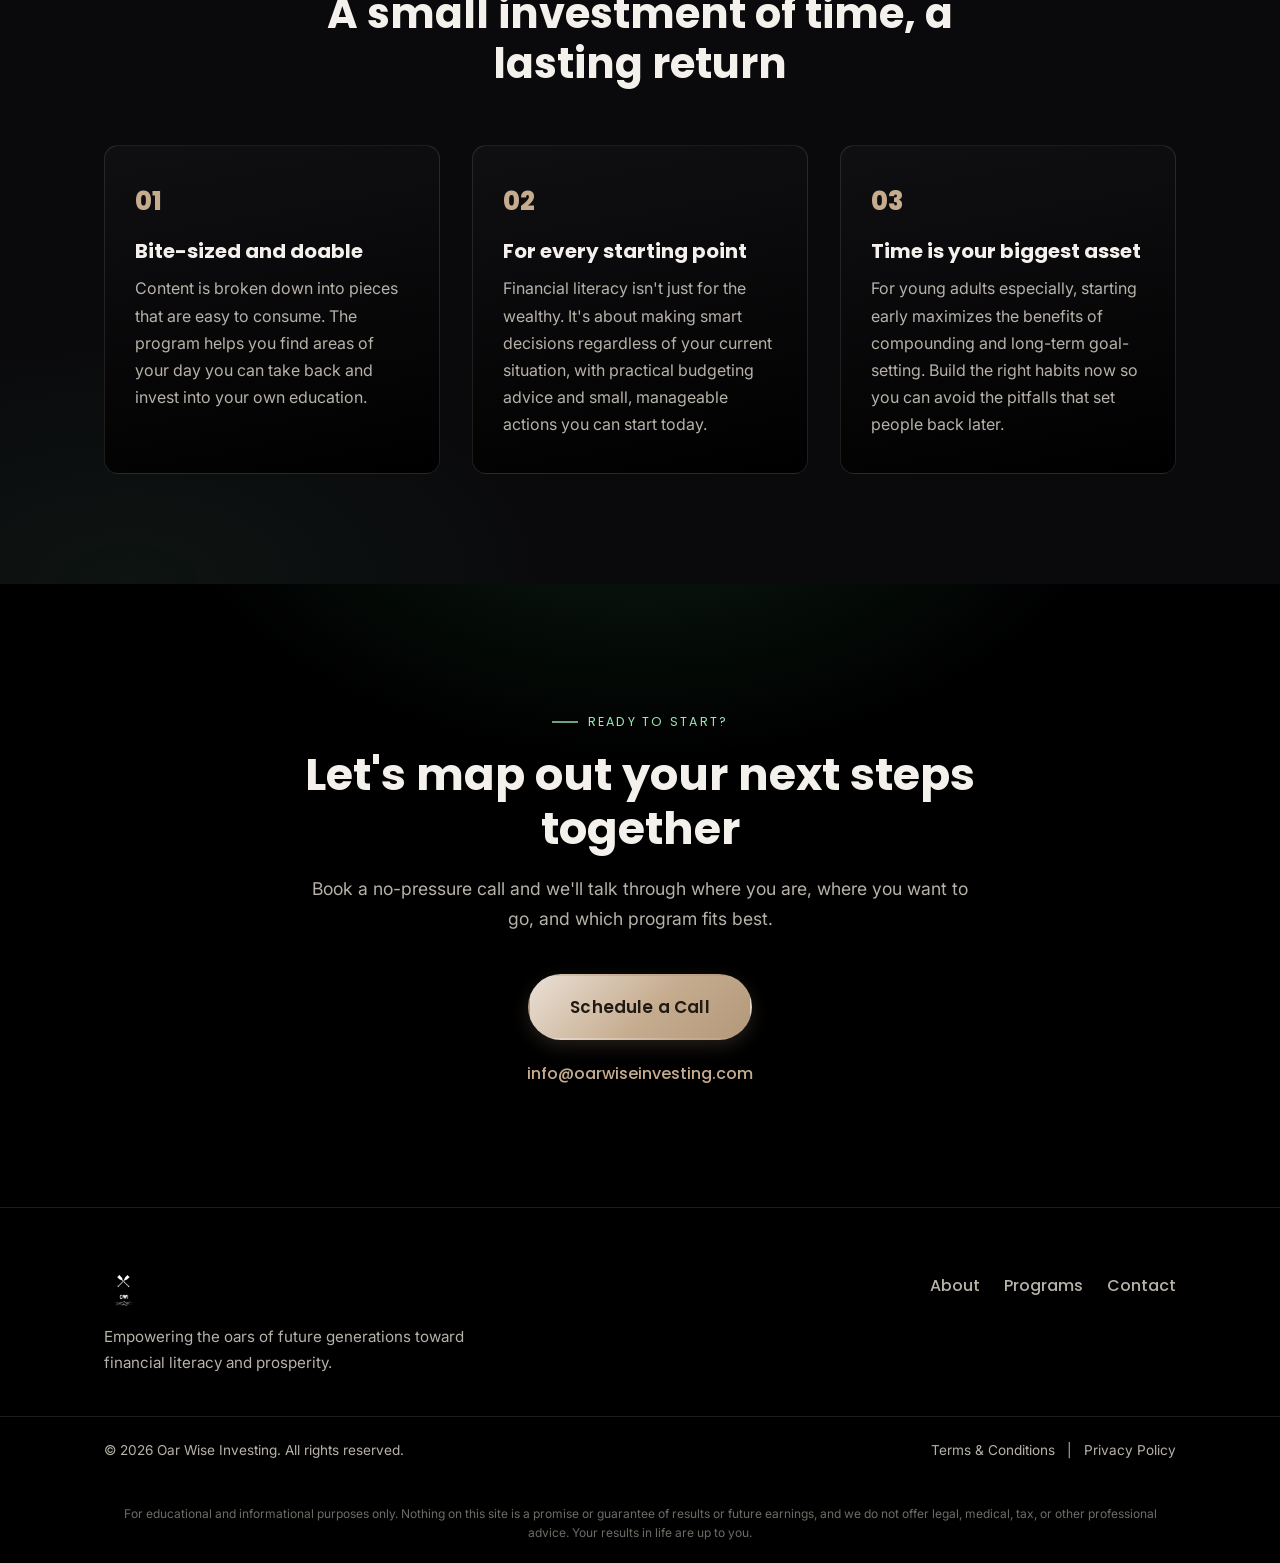
==== commit 4d1385c5: "Add mountain-lake rowboat hero backdrop from Unsplash" ====
--- a/index.html
+++ b/index.html
@@ -50,6 +50,7 @@
 
     <!-- Hero Section -->
     <section class="hero">
+        <div class="hero-bg" aria-hidden="true"></div>
         <div class="hero-content">
             <p class="hero-eyebrow">One-on-One Coaching</p>
             <h1>Empower Your Oars: master mindset, cultivate financial literacy, and take <em>100% control</em> of your money</h1>
--- a/styles.css
+++ b/styles.css
@@ -59,8 +59,16 @@
     transition: transform .2s ease, box-shadow .2s ease, background .2s ease, color .2s ease;
     border: 2px solid transparent;
 }
-.btn-primary { background: var(--tan); color: #201a12; }
-.btn-primary:hover { transform: translateY(-2px); box-shadow: 0 10px 24px rgba(198, 172, 143, 0.3); background: var(--tan-soft); }
+.btn-primary {
+    background: linear-gradient(135deg, var(--tan-soft), var(--tan) 55%, #b3987a);
+    color: #201a12;
+    box-shadow: 0 6px 18px rgba(198, 172, 143, 0.18);
+}
+.btn-primary:hover {
+    transform: translateY(-2px);
+    box-shadow: 0 12px 30px rgba(198, 172, 143, 0.38);
+    background: linear-gradient(135deg, #fff, var(--tan-soft) 60%, var(--tan));
+}
 .btn-secondary { background: transparent; color: var(--text); border-color: var(--border); }
 .btn-secondary:hover { border-color: var(--tan); color: var(--tan); transform: translateY(-2px); }
 .btn-inline { margin-top: 12px; }
@@ -129,16 +137,32 @@
 /* ---- Hero ---- */
 .hero {
     position: relative;
-    min-height: 92vh;
+    min-height: 94vh;
     display: flex;
     align-items: center;
-    padding: 140px 0 90px;
+    padding: 150px 0 110px;
+    overflow: hidden;
+    background: #000;
+}
+/* photographic backdrop: moored rowboats on a mountain lake */
+.hero-bg {
+    position: absolute;
+    inset: 0;
+    background: url("images/hero-water.jpg") center 30% / cover no-repeat;
+    z-index: 0;
+}
+/* darkening + brand-tint overlay so white copy stays readable */
+.hero-bg::after {
+    content: "";
+    position: absolute;
+    inset: 0;
     background:
-        radial-gradient(1000px 600px at 75% -10%, rgba(75, 181, 115, 0.18), transparent 60%),
-        radial-gradient(900px 700px at 10% 110%, rgba(198, 172, 143, 0.14), transparent 55%),
-        linear-gradient(180deg, var(--bg-deep), var(--bg));
-}
-.hero-content { max-width: 820px; margin: 0 auto; padding: 0 24px; text-align: center; }
+        radial-gradient(1100px 700px at 70% 20%, rgba(75, 181, 115, 0.12), transparent 60%),
+        linear-gradient(180deg, rgba(0,0,0,0.55) 0%, rgba(0,0,0,0.68) 55%, var(--bg) 100%),
+        linear-gradient(90deg, rgba(0,0,0,0.45), rgba(0,0,0,0.2) 60%, rgba(0,0,0,0.4));
+}
+.hero-content { position: relative; z-index: 1; max-width: 820px; margin: 0 auto; padding: 0 24px; text-align: center; }
+.hero h1 { text-shadow: 0 2px 24px rgba(0,0,0,0.55); }
 .hero-eyebrow {
     font-family: var(--headline);
     text-transform: uppercase;
@@ -155,36 +179,74 @@
 }
 .hero-subtitle {
     font-size: clamp(1.05rem, 2vw, 1.25rem);
-    color: var(--text-muted);
+    color: #e6e1d8;
     max-width: 640px;
     margin: 0 auto 36px;
+    text-shadow: 0 1px 12px rgba(0,0,0,0.5);
 }
 .hero-actions { display: flex; gap: 16px; justify-content: center; flex-wrap: wrap; }
+/* water-line accent under the hero */
+.hero::after {
+    content: "";
+    position: absolute;
+    left: 0; right: 0; bottom: 0;
+    height: 2px;
+    background: linear-gradient(90deg, transparent, rgba(198,172,143,0.5) 30%, rgba(75,181,115,0.4) 70%, transparent);
+    opacity: 0.7;
+}
 
 /* ---- Section headers ---- */
 .section-header { text-align: center; max-width: 680px; margin: 0 auto 56px; }
 .section-eyebrow {
+    display: inline-flex;
+    align-items: center;
+    gap: 10px;
     font-family: var(--headline);
     text-transform: uppercase;
-    letter-spacing: 0.16em;
+    letter-spacing: 0.18em;
     font-size: 0.78rem;
     color: var(--tan);
-    margin-bottom: 14px;
-}
+    margin-bottom: 16px;
+}
+.section-eyebrow::before {
+    content: "";
+    width: 26px;
+    height: 1.5px;
+    background: currentColor;
+    opacity: 0.7;
+}
+.about-text .section-eyebrow::before { display: none; }
 .section-eyebrow--light { color: var(--green-soft); }
 .section-header h2 { font-size: clamp(1.8rem, 3.6vw, 2.6rem); margin-bottom: 16px; }
 .section-lead, .section-header p { color: var(--text-muted); font-size: 1.08rem; }
 
 /* ---- About ---- */
-.about { padding: 110px 0; background: var(--bg-alt); }
+.about {
+    padding: 110px 0;
+    background:
+        radial-gradient(700px 400px at 90% 0%, rgba(198,172,143,0.06), transparent 60%),
+        var(--bg-alt);
+    border-top: 1px solid var(--border);
+}
 .about-grid {
     display: grid;
     grid-template-columns: 0.85fr 1.15fr;
     gap: 56px;
     align-items: center;
 }
+.about-photo { position: relative; }
+.about-photo::before {
+    content: "";
+    position: absolute;
+    inset: 18px -18px -18px 18px;
+    border: 1.5px solid rgba(198, 172, 143, 0.45);
+    border-radius: var(--radius);
+    z-index: 0;
+    pointer-events: none;
+}
 .about-photo-frame {
     position: relative;
+    z-index: 1;
     border-radius: var(--radius);
     overflow: hidden;
     aspect-ratio: 4 / 5;
@@ -204,7 +266,7 @@
 .about-text p { color: var(--text-muted); margin-bottom: 18px; font-size: 1.08rem; }
 
 /* ---- Programs ---- */
-.programs { padding: 110px 0; background: var(--bg); }
+.programs { padding: 110px 0; background: var(--bg); border-top: 1px solid var(--border); }
 .programs-grid {
     display: grid;
     grid-template-columns: repeat(2, 1fr);
@@ -221,16 +283,18 @@
 .program-card:hover { transform: translateY(-4px); border-color: rgba(198, 172, 143, 0.4); box-shadow: var(--shadow); }
 .program-card--soon { opacity: 0.82; }
 .program-icon {
-    width: 84px; height: 84px;
+    width: 96px; height: 96px;
     display: flex; align-items: center; justify-content: center;
-    border-radius: 16px;
-    background: #000;
+    border-radius: 18px;
+    background: radial-gradient(120% 120% at 30% 20%, rgba(198,172,143,0.10), rgba(0,0,0,0) 60%), #060606;
     border: 1px solid var(--border);
     color: var(--green-soft);
-    margin-bottom: 22px;
+    margin-bottom: 24px;
     overflow: hidden;
-}
-.program-icon img { width: 100%; height: 100%; object-fit: cover; }
+    transition: border-color .25s ease, transform .25s ease;
+}
+.program-card:hover .program-icon { border-color: rgba(198, 172, 143, 0.45); }
+.program-icon img { width: 100%; height: 100%; object-fit: contain; padding: 10px; }
 .program-card h3 { font-size: 1.4rem; margin-bottom: 12px; }
 .program-desc { color: var(--text-muted); margin-bottom: 18px; }
 .program-list { list-style: none; margin-bottom: 24px; }
@@ -270,7 +334,13 @@
 }
 
 /* ---- Approach ---- */
-.approach { padding: 110px 0; background: var(--bg-alt); }
+.approach {
+    padding: 110px 0;
+    background:
+        radial-gradient(700px 400px at 10% 100%, rgba(75,181,115,0.06), transparent 60%),
+        var(--bg-alt);
+    border-top: 1px solid var(--border);
+}
 .approach-grid {
     display: grid;
     grid-template-columns: repeat(3, 1fr);
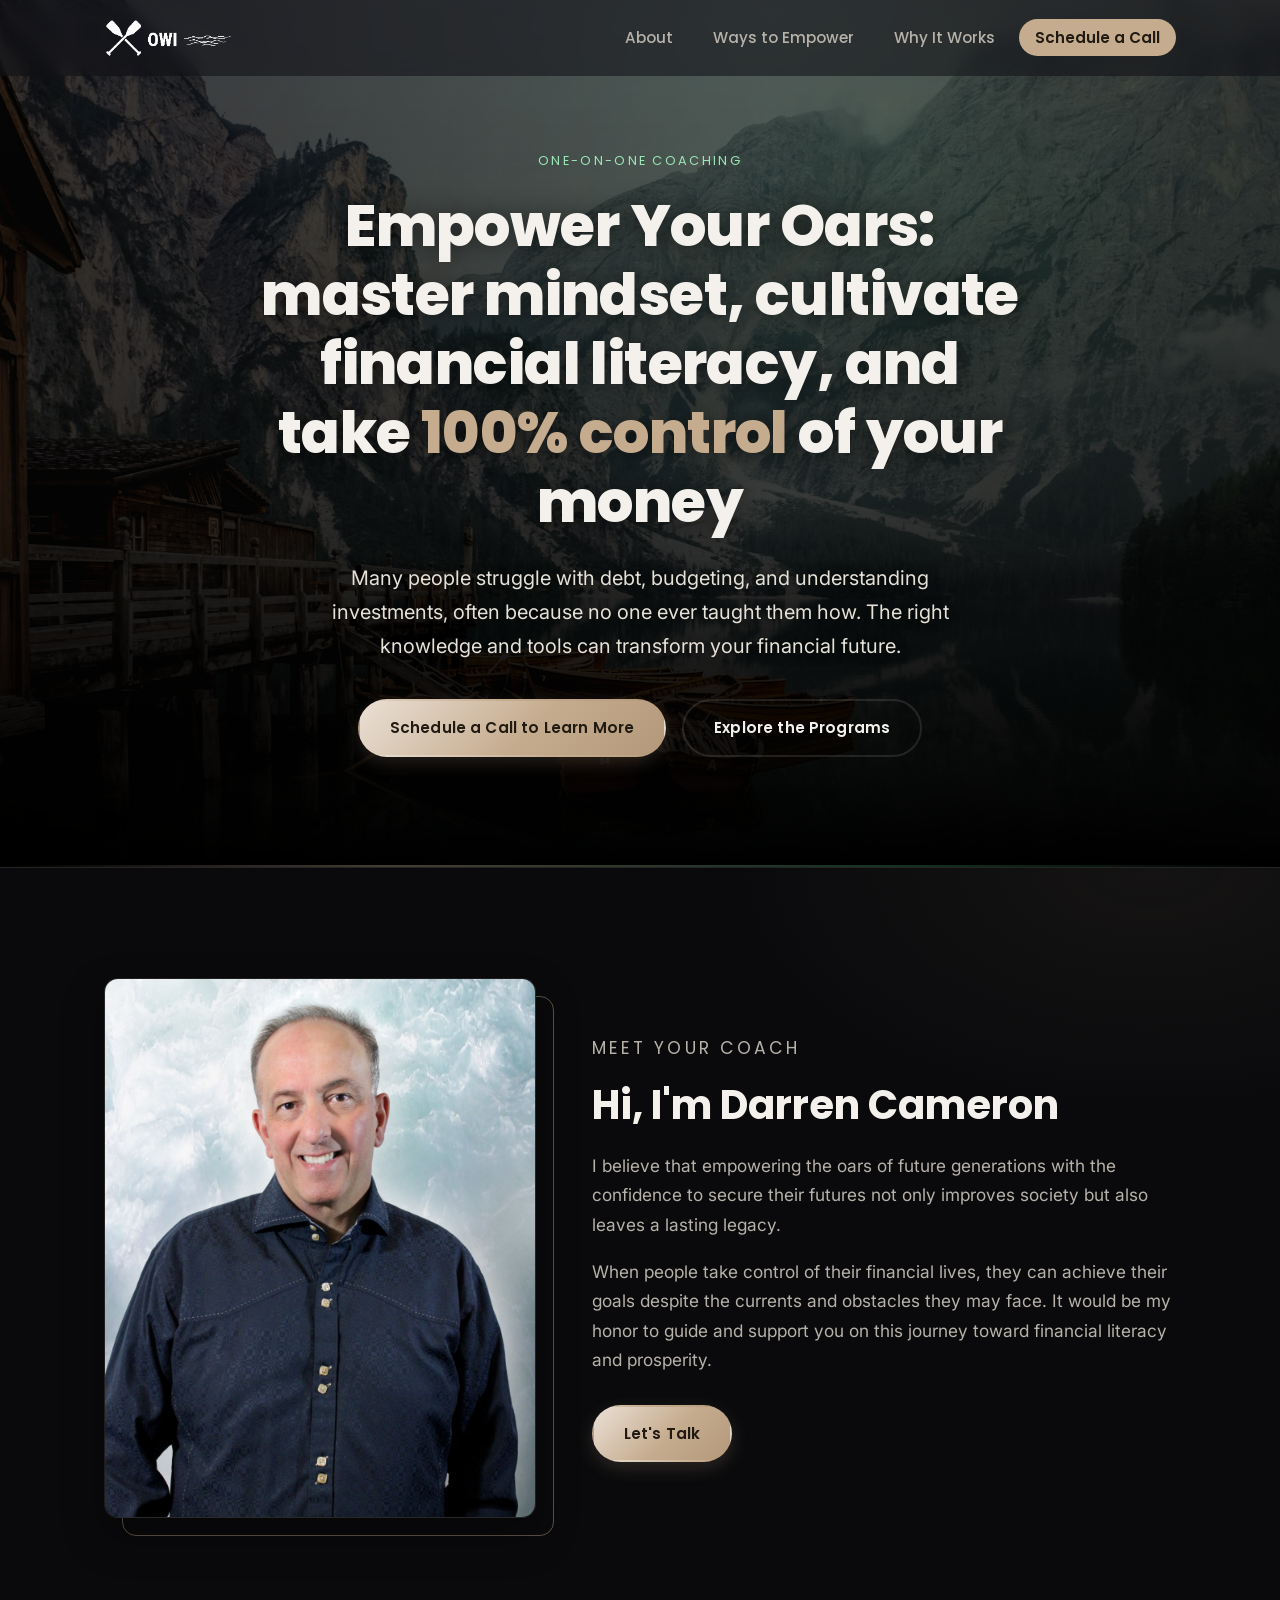
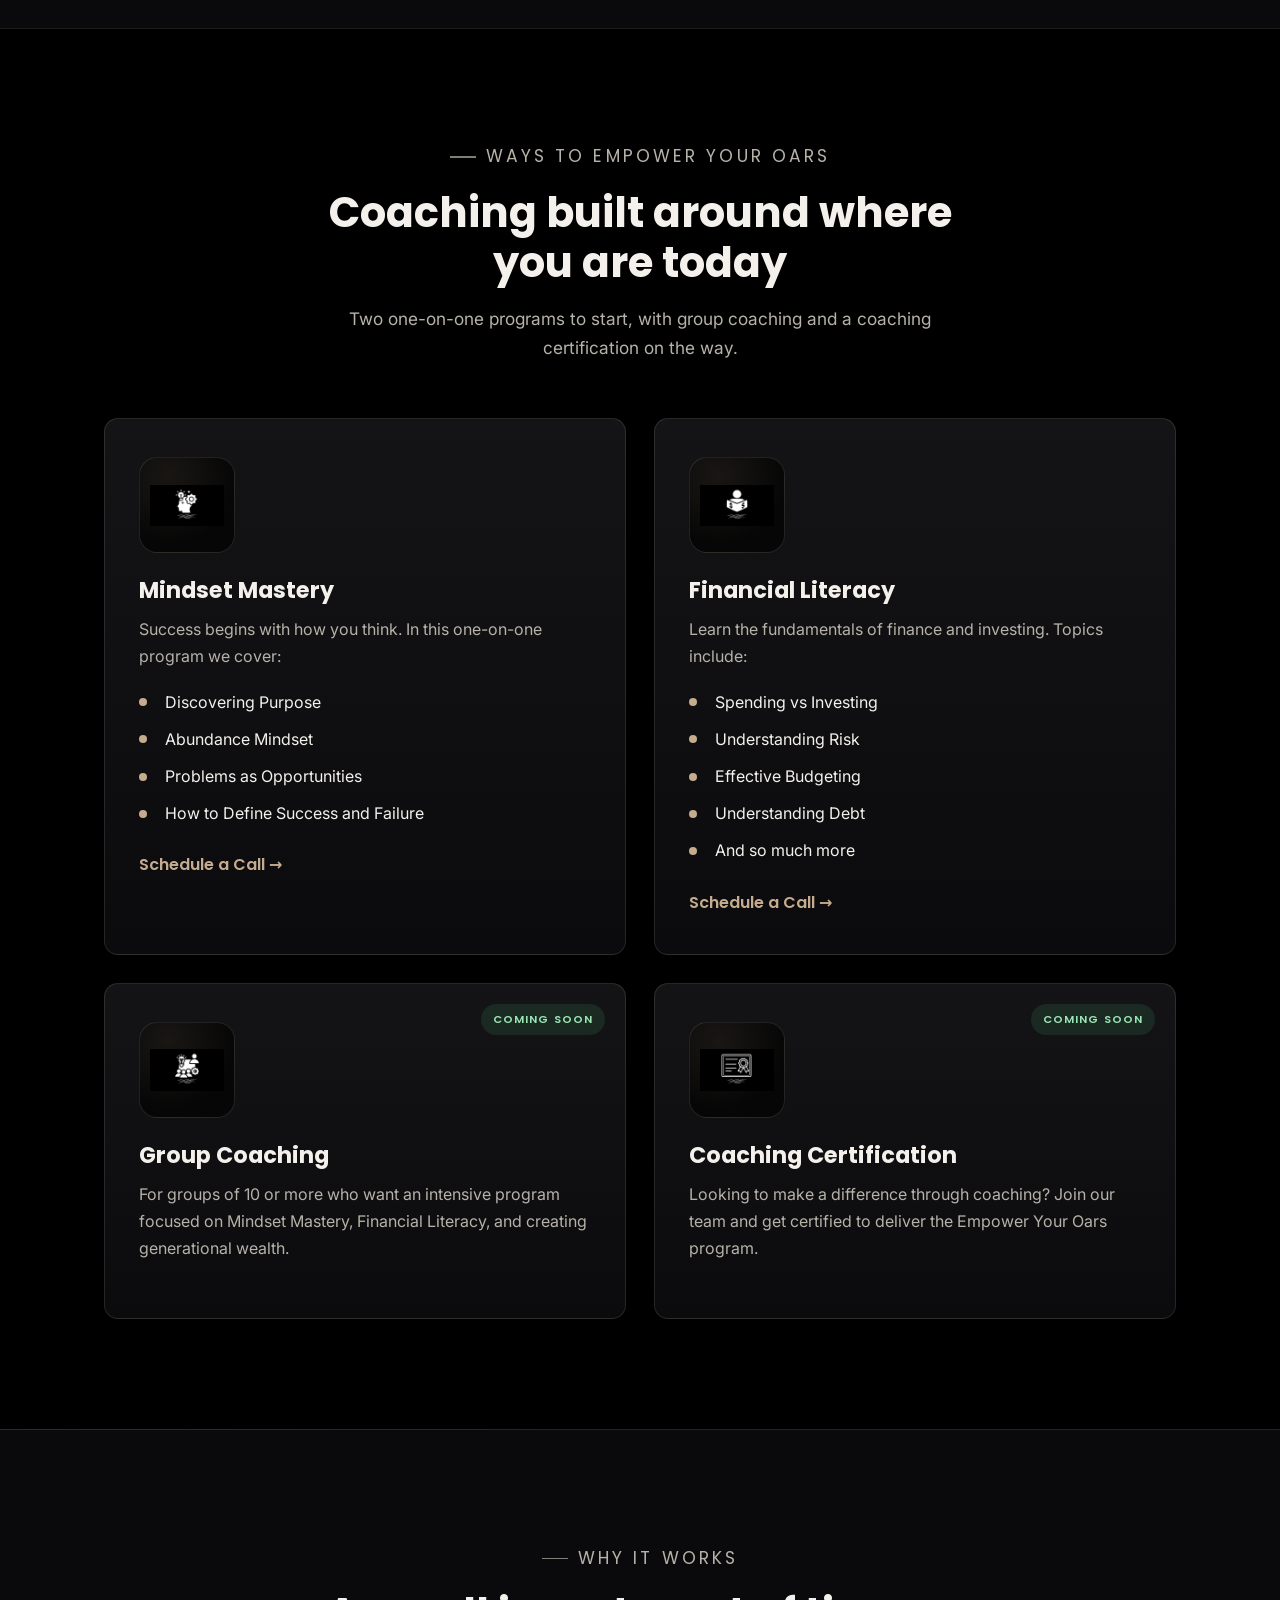
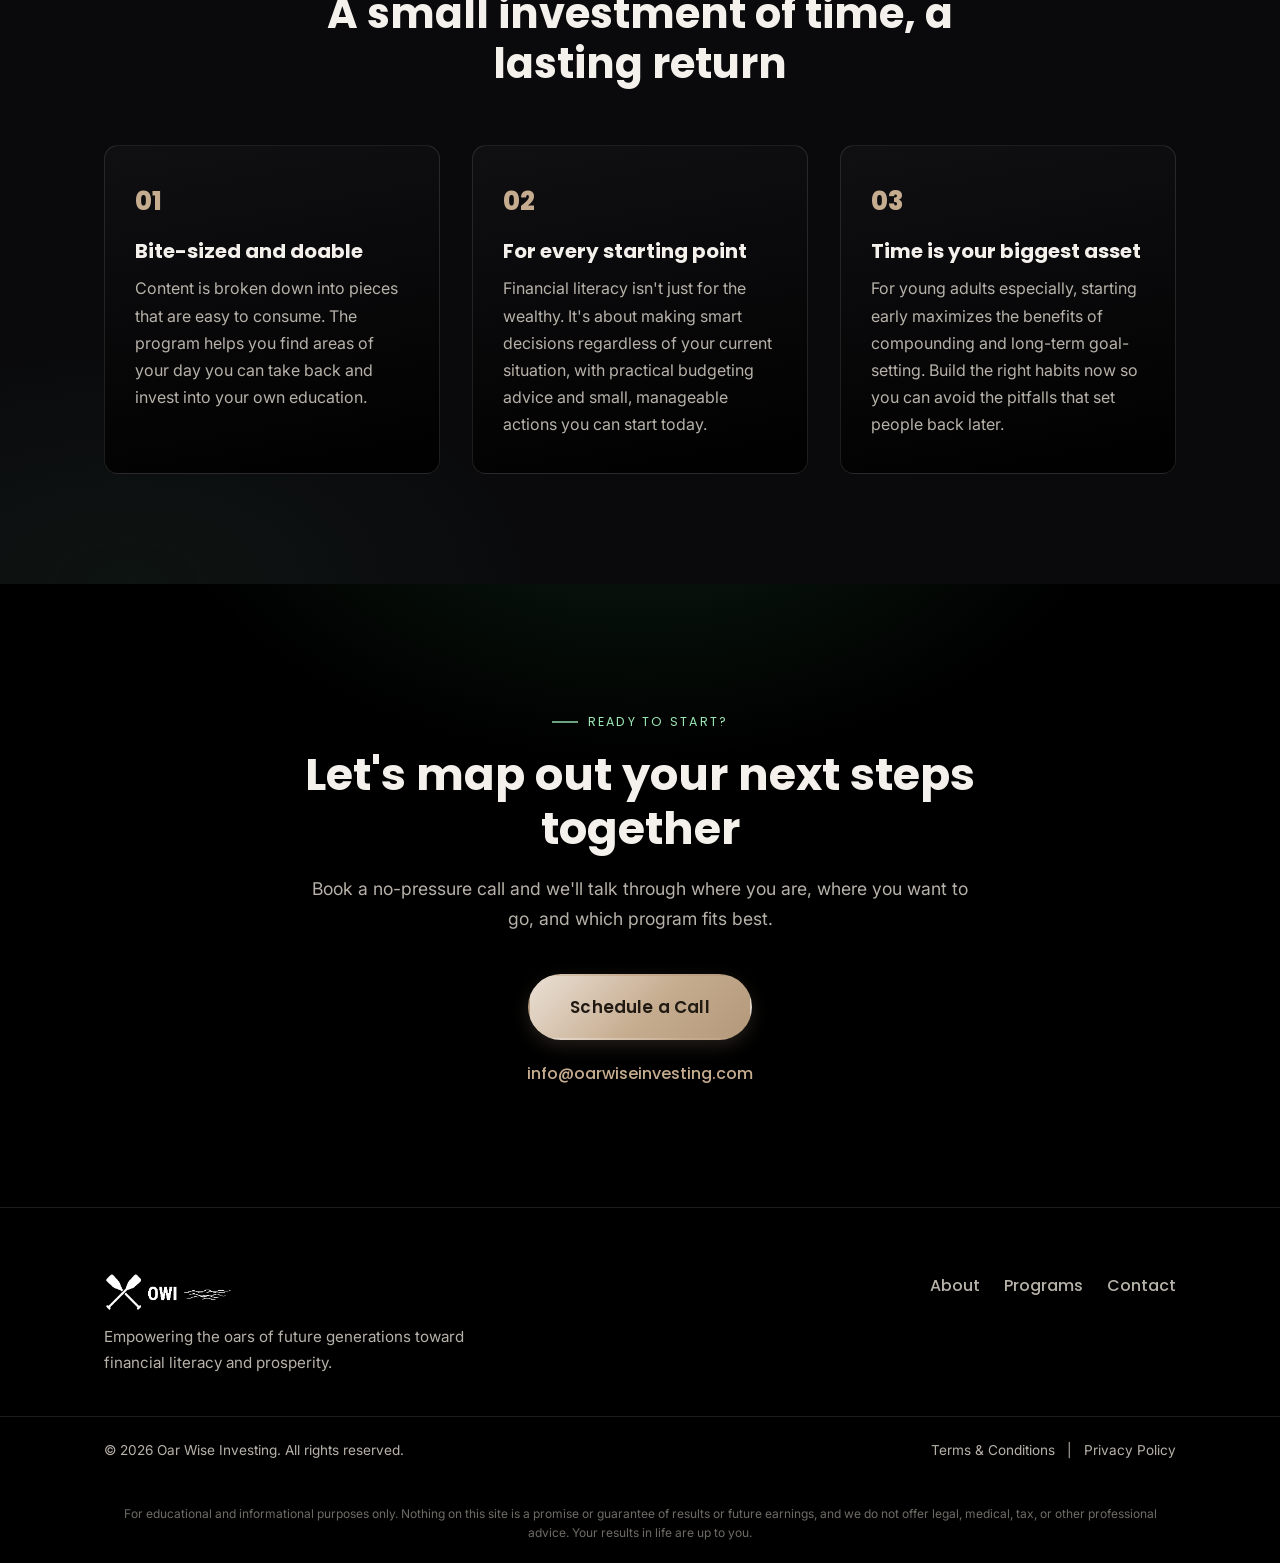
==== commit a6612586: "Fix logos: knock out black background to transparency, autocrop, correct nav/footer variant" ====
--- a/index.html
+++ b/index.html
@@ -32,7 +32,7 @@
     <header class="site-header" id="top">
         <nav class="nav-container">
             <a href="#top" class="logo" aria-label="Oar Wise Investing home">
-                <img src="images/logo-horizontal.png" alt="Oar Wise Investing" class="logo-img">
+                <img src="images/logo-wide.png" alt="Oar Wise Investing" class="logo-img">
             </a>
             <button class="nav-toggle" aria-label="Toggle navigation" aria-expanded="false">
                 <span></span>
@@ -190,7 +190,7 @@
     <footer class="site-footer">
         <div class="container footer-inner">
             <div class="footer-brand">
-                <img src="images/logo-horizontal.png" alt="Oar Wise Investing" class="footer-logo">
+                <img src="images/logo-wide.png" alt="Oar Wise Investing" class="footer-logo">
                 <p>Empowering the oars of future generations toward financial literacy and prosperity.</p>
             </div>
             <div class="footer-links">
--- a/styles.css
+++ b/styles.css
@@ -99,8 +99,8 @@
 }
 .is-scrolled .nav-container { padding: 12px 24px; }
 .logo { display: flex; align-items: center; gap: 10px; }
-.logo-img { height: 44px; width: auto; transition: height .3s ease; }
-.is-scrolled .logo-img { height: 38px; }
+.logo-img { height: 40px; width: auto; transition: height .3s ease; }
+.is-scrolled .logo-img { height: 34px; }
 .logo-mark { color: var(--green); display: flex; }
 .logo-text { font-family: var(--headline); font-weight: 700; font-size: 1.2rem; letter-spacing: 0.01em; }
 .logo-text em { color: var(--tan); font-style: normal; font-weight: 600; }
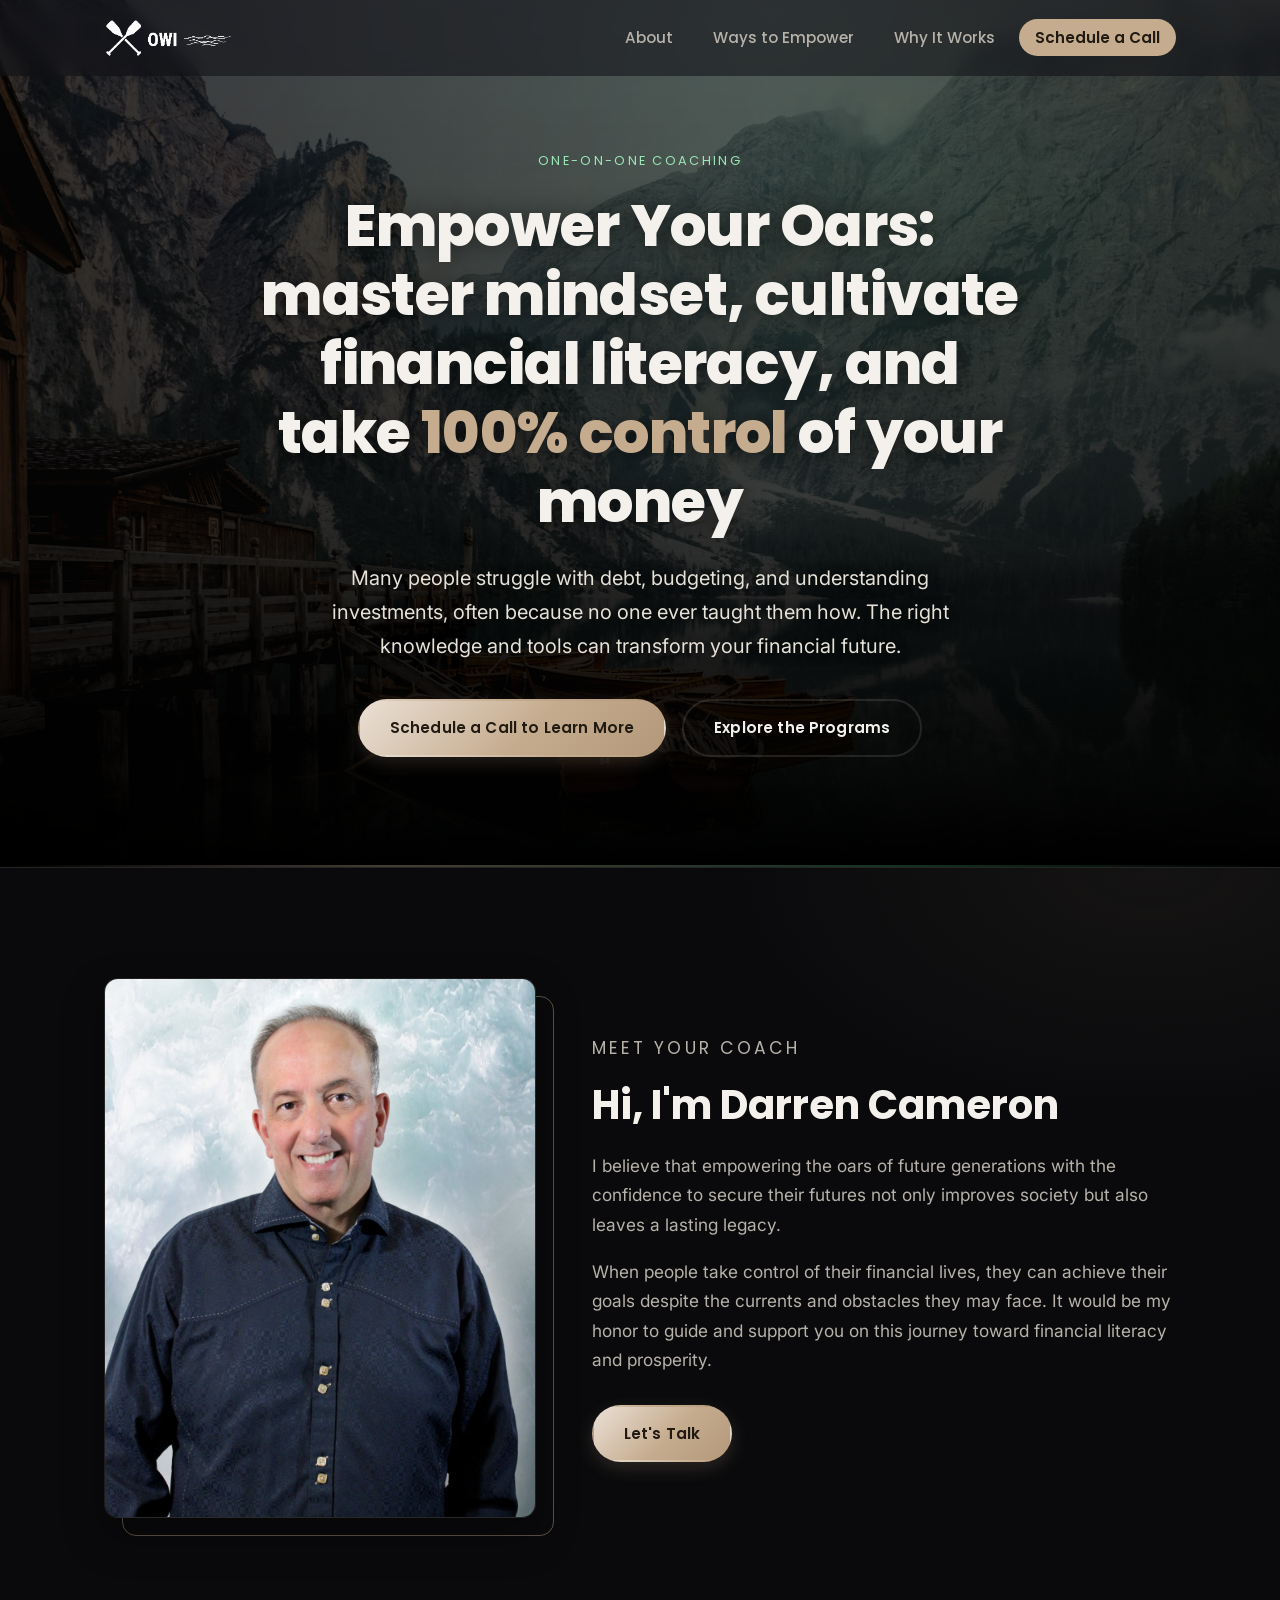
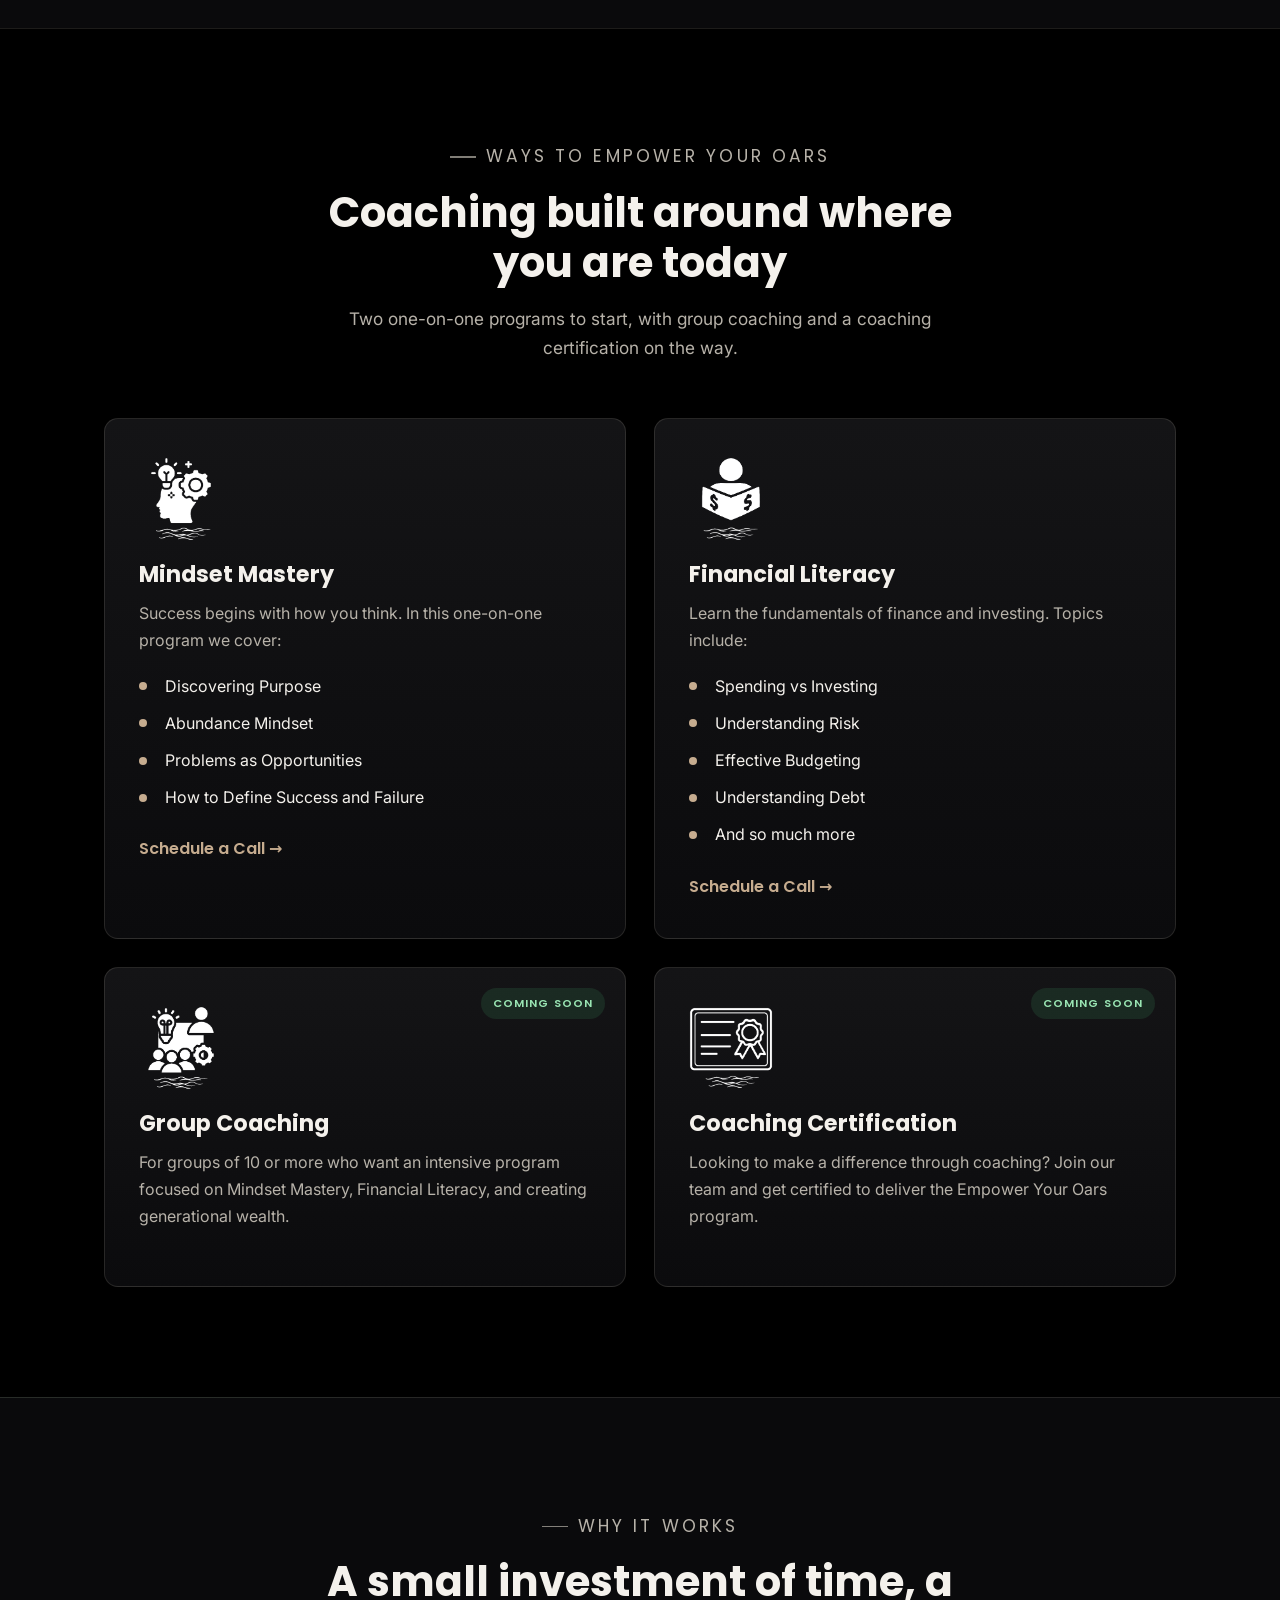
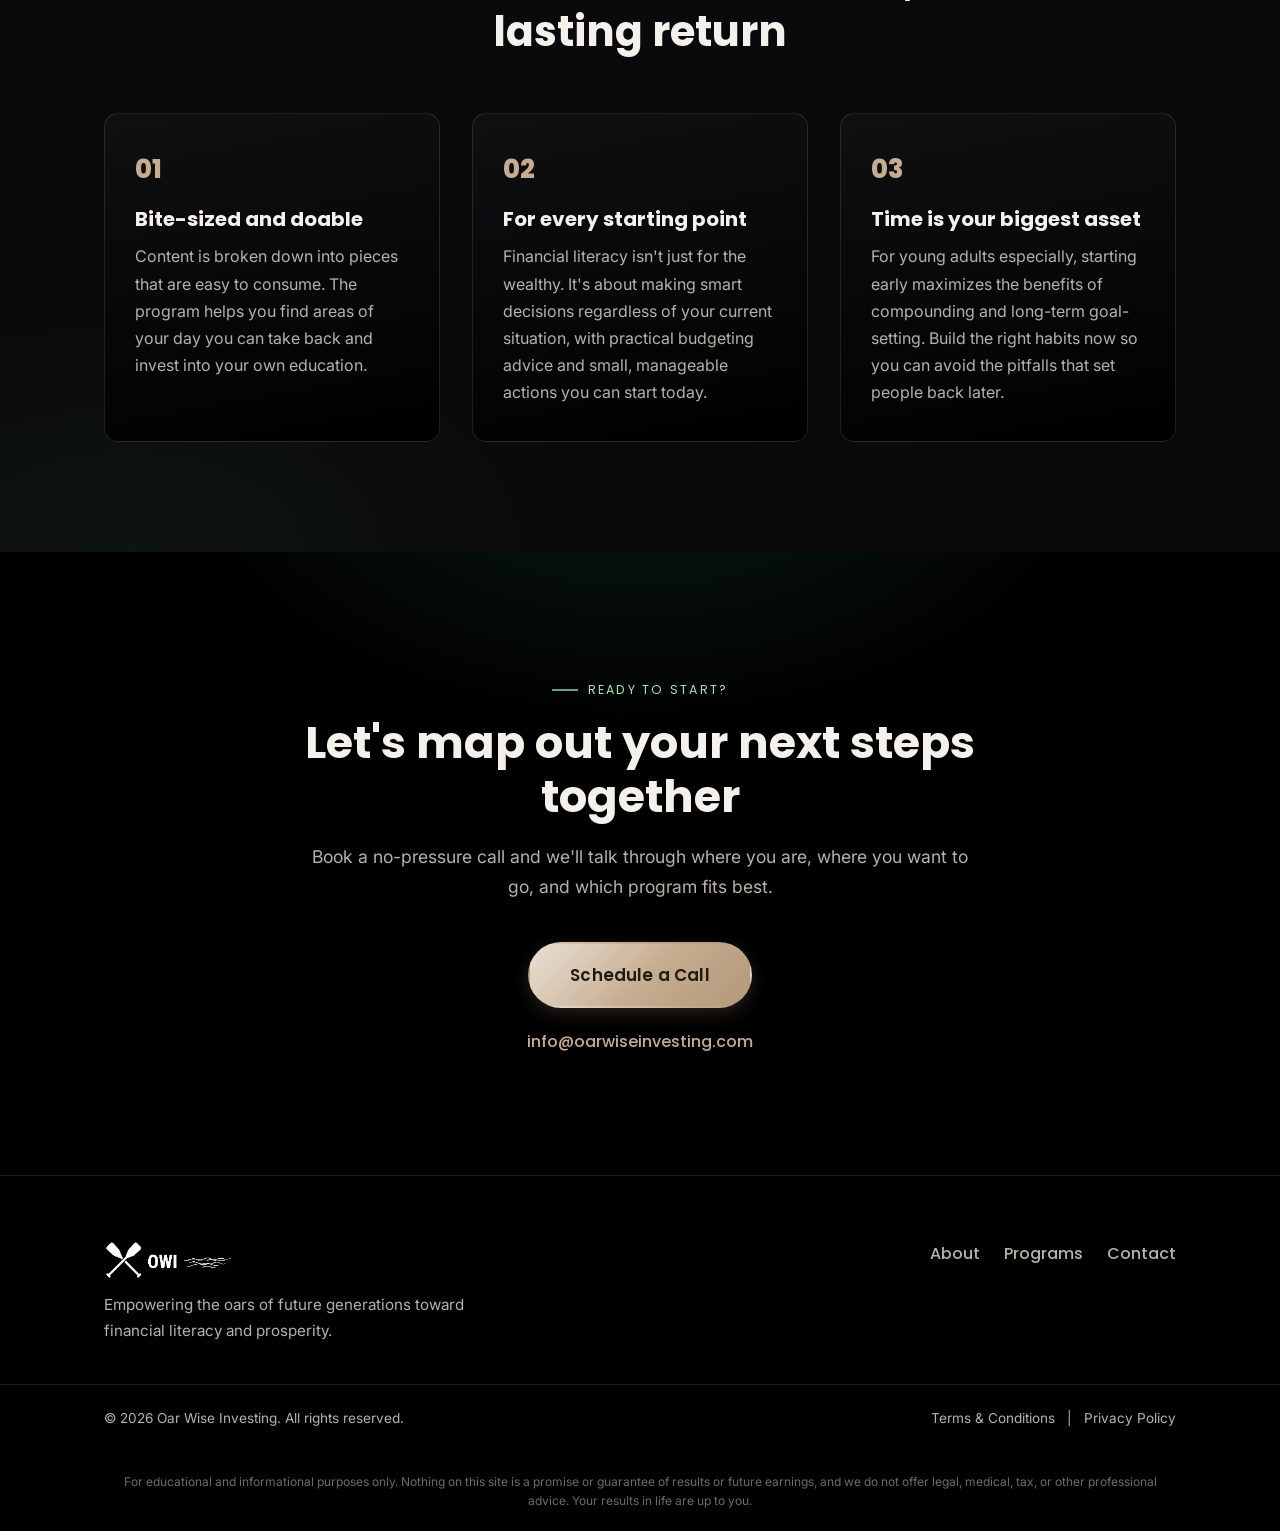
==== commit b0d6f3f7: "SEO + polish: JSON-LD, favicon, sitemap/robots, social card, scroll offset" ====
--- a/index.html
+++ b/index.html
@@ -6,6 +6,9 @@
     <meta name="viewport" content="width=device-width, initial-scale=1.0">
     <meta name="description" content="Empower Your Oars Coaching Program with Darren Cameron. One-on-one mindset mastery and financial literacy coaching to help you take 100% control of your money and build a lasting legacy.">
     <meta name="author" content="Oar Wise Investing">
+    <meta name="robots" content="index, follow">
+    <meta name="theme-color" content="#000000">
+    <link rel="canonical" href="https://oarwiseinvesting.com/">
     <title>Oar Wise Investing | Empower Your Oars Coaching Program</title>
 
     <!-- Open Graph / social sharing -->
@@ -14,14 +17,58 @@
     <meta property="og:description" content="Master mindset, cultivate financial literacy, and take 100% control of your money with one-on-one coaching from Darren Cameron.">
     <meta property="og:site_name" content="Oar Wise Investing">
     <meta property="og:url" content="https://oarwiseinvesting.com/">
+    <meta property="og:image" content="https://oarwiseinvesting.com/images/social-card.jpg">
+    <meta property="og:image:width" content="1200">
+    <meta property="og:image:height" content="630">
+    <meta property="og:image:alt" content="Oar Wise Investing - Empower Your Oars Coaching Program">
     <meta name="twitter:card" content="summary_large_image">
     <meta name="twitter:title" content="Empower Your Oars Coaching Program">
     <meta name="twitter:description" content="Master mindset, cultivate financial literacy, and take 100% control of your money.">
-    <meta property="og:image" content="https://oarwiseinvesting.com/images/logo-square.png">
-    <meta name="twitter:image" content="https://oarwiseinvesting.com/images/logo-square.png">
-
+    <meta name="twitter:image" content="https://oarwiseinvesting.com/images/social-card.jpg">
+
+    <link rel="icon" href="favicon.ico" sizes="any">
     <link rel="icon" type="image/png" href="images/logo-square.png">
     <link rel="apple-touch-icon" href="images/logo-square.png">
+
+    <!-- Structured data: coaching business + founder -->
+    <script type="application/ld+json">
+    {
+      "@context": "https://schema.org",
+      "@type": "ProfessionalService",
+      "name": "Oar Wise Investing",
+      "alternateName": "Empower Your Oars Coaching Program",
+      "description": "One-on-one mindset mastery and financial literacy coaching with Darren Cameron, helping people take control of their money and build a lasting legacy.",
+      "url": "https://oarwiseinvesting.com/",
+      "email": "info@oarwiseinvesting.com",
+      "image": "https://oarwiseinvesting.com/images/social-card.jpg",
+      "logo": "https://oarwiseinvesting.com/images/logo-square.png",
+      "priceRange": "$$",
+      "areaServed": "CA",
+      "founder": {
+        "@type": "Person",
+        "name": "Darren Cameron",
+        "jobTitle": "Financial Literacy & Mindset Coach"
+      },
+      "makesOffer": [
+        {
+          "@type": "Offer",
+          "itemOffered": {
+            "@type": "Service",
+            "name": "Mindset Mastery Coaching Program",
+            "description": "One-on-one coaching covering discovering purpose, abundance mindset, problems as opportunities, and defining success and failure."
+          }
+        },
+        {
+          "@type": "Offer",
+          "itemOffered": {
+            "@type": "Service",
+            "name": "Financial Literacy Coaching Program",
+            "description": "One-on-one coaching covering spending vs investing, understanding risk, effective budgeting, and understanding debt."
+          }
+        }
+      ]
+    }
+    </script>
     <link rel="preconnect" href="https://fonts.googleapis.com">
     <link rel="preconnect" href="https://fonts.gstatic.com" crossorigin>
     <link href="https://fonts.googleapis.com/css2?family=Poppins:wght@400;500;600;700;800&family=Inter:wght@300;400;500;600&display=swap" rel="stylesheet">
--- a/styles.css
+++ b/styles.css
@@ -28,6 +28,9 @@
 
 html { scroll-behavior: smooth; }
 
+/* offset anchored sections so the sticky header doesn't cover their headings */
+section[id] { scroll-margin-top: 88px; }
+
 body {
     font-family: var(--body);
     color: var(--text);
@@ -283,18 +286,11 @@
 .program-card:hover { transform: translateY(-4px); border-color: rgba(198, 172, 143, 0.4); box-shadow: var(--shadow); }
 .program-card--soon { opacity: 0.82; }
 .program-icon {
-    width: 96px; height: 96px;
+    width: 84px; height: 84px;
     display: flex; align-items: center; justify-content: center;
-    border-radius: 18px;
-    background: radial-gradient(120% 120% at 30% 20%, rgba(198,172,143,0.10), rgba(0,0,0,0) 60%), #060606;
-    border: 1px solid var(--border);
-    color: var(--green-soft);
-    margin-bottom: 24px;
-    overflow: hidden;
-    transition: border-color .25s ease, transform .25s ease;
-}
-.program-card:hover .program-icon { border-color: rgba(198, 172, 143, 0.45); }
-.program-icon img { width: 100%; height: 100%; object-fit: contain; padding: 10px; }
+    margin-bottom: 20px;
+}
+.program-icon img { width: 100%; height: 100%; object-fit: contain; }
 .program-card h3 { font-size: 1.4rem; margin-bottom: 12px; }
 .program-desc { color: var(--text-muted); margin-bottom: 18px; }
 .program-list { list-style: none; margin-bottom: 24px; }
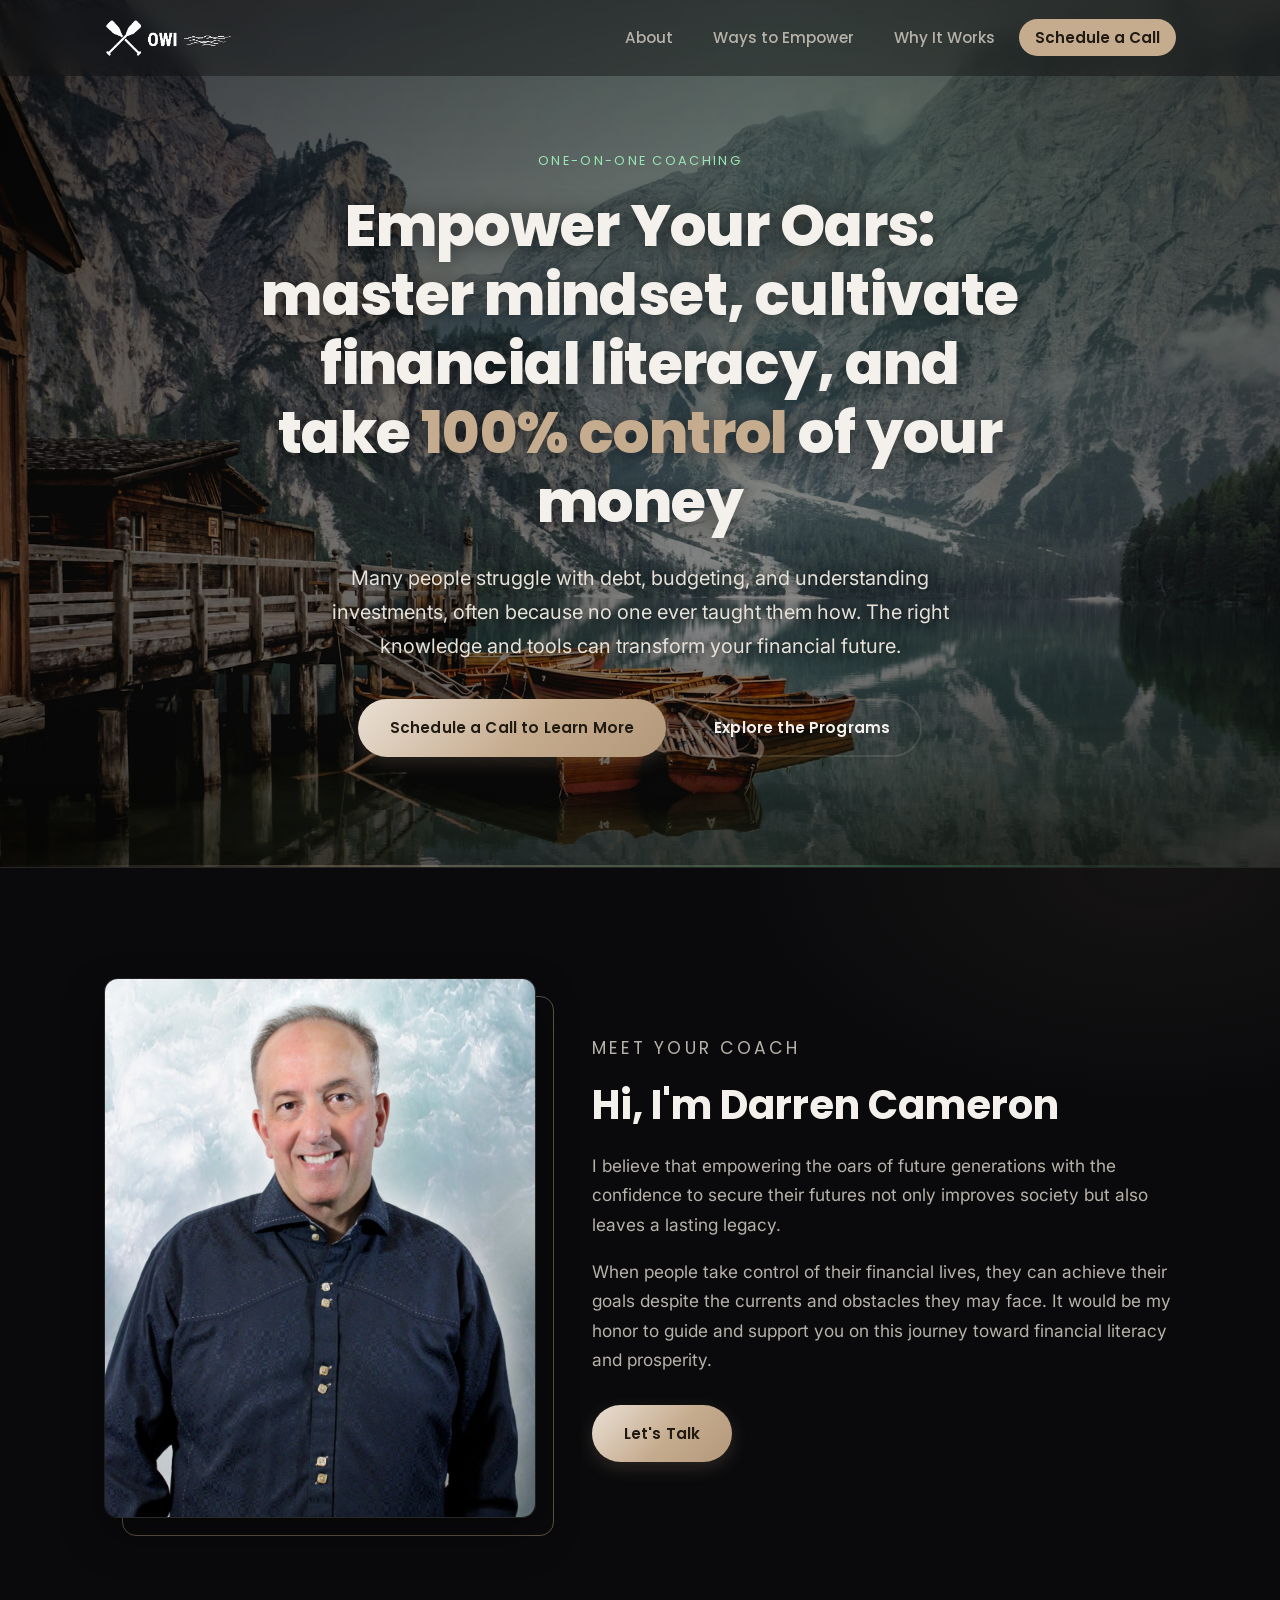
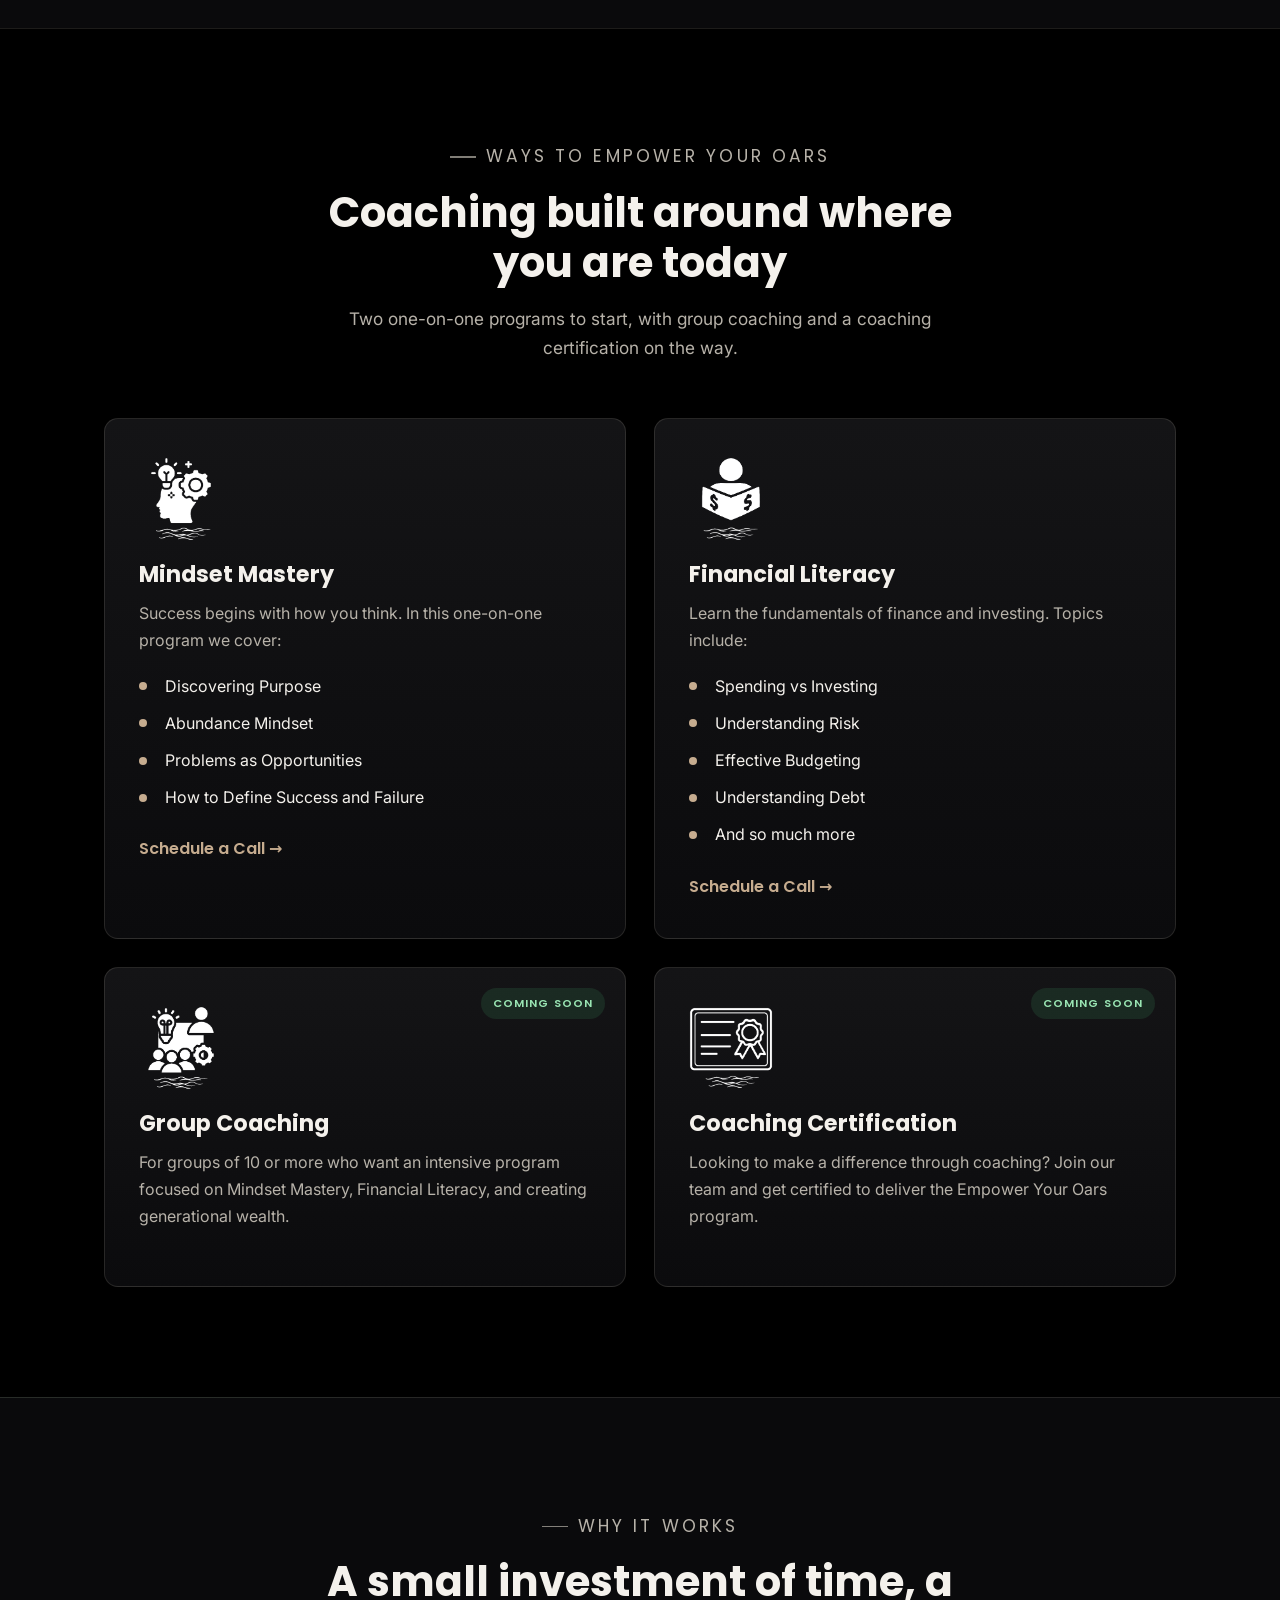
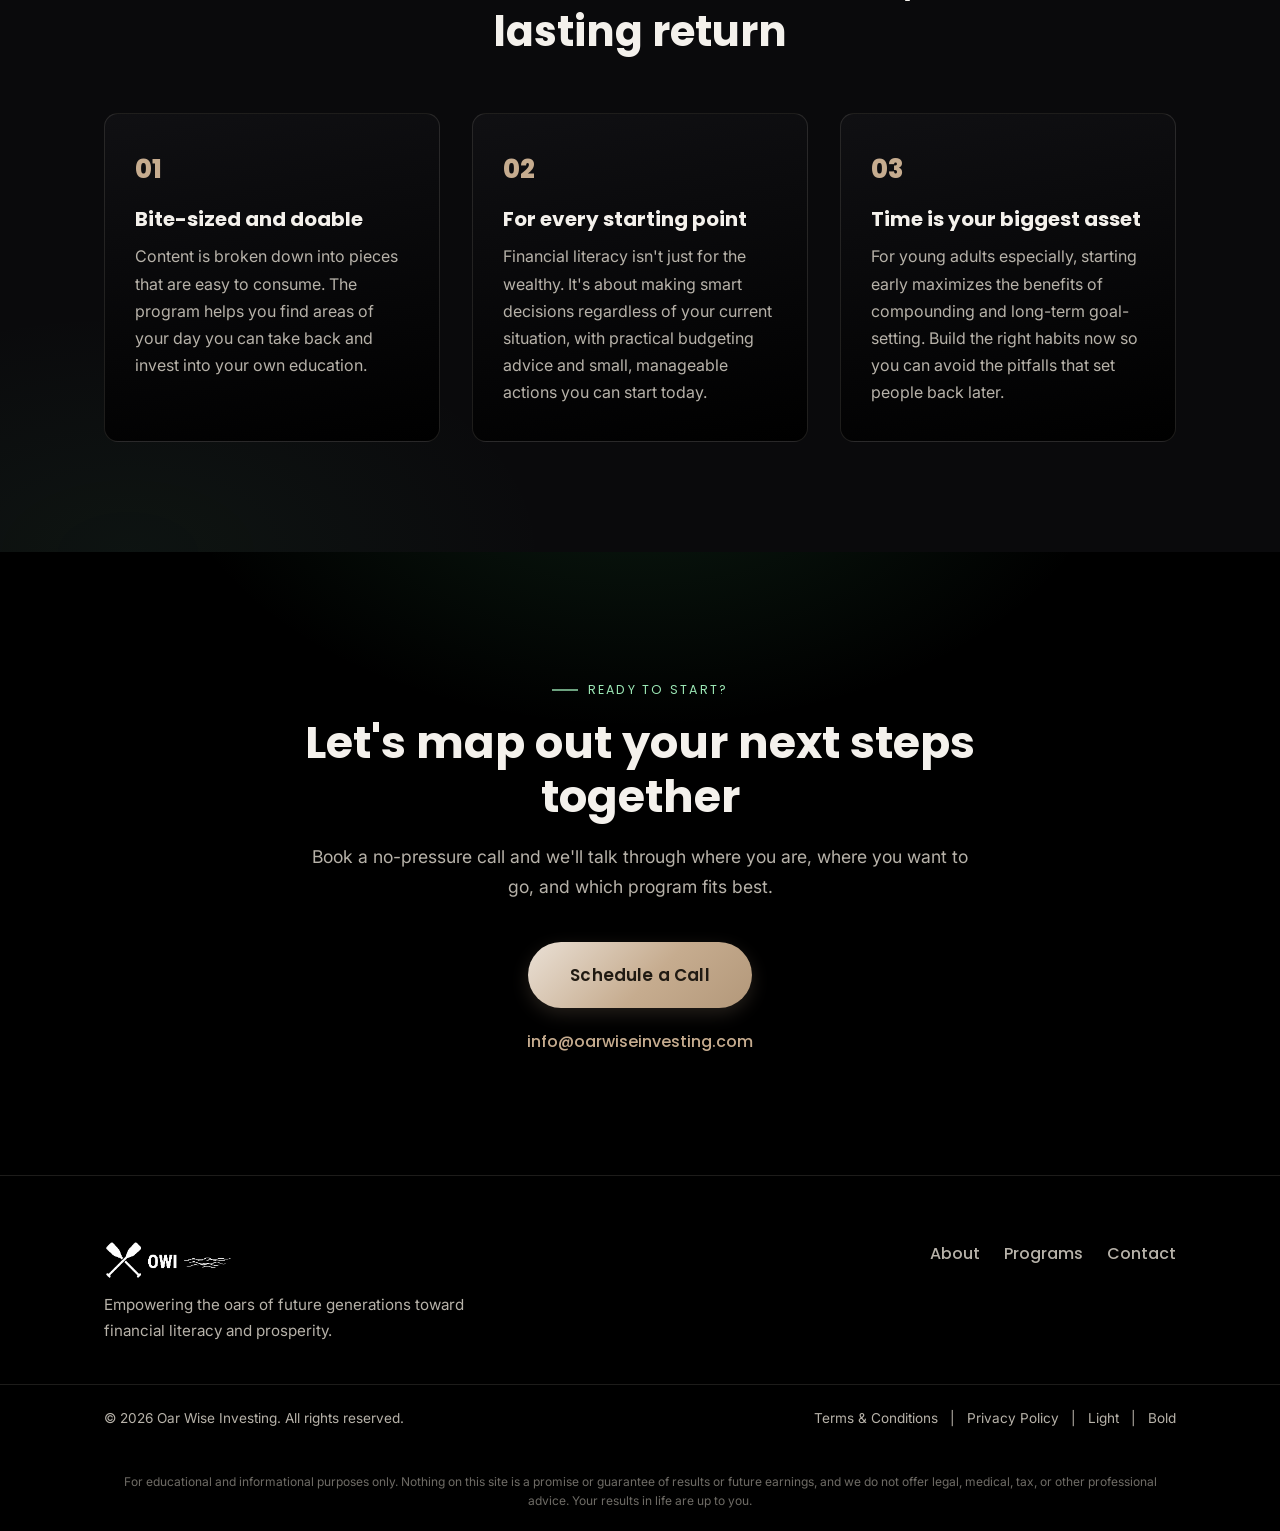
==== commit c6afaf22: "Wire Schedule a Call CTA to Darren's booking link (verified); note dark chosen" ====
--- a/index.html
+++ b/index.html
@@ -226,8 +226,7 @@
             <h2>Let's map out your next steps together</h2>
             <p class="contact-lead">Book a no-pressure call and we'll talk through where you are, where you want to go, and which program fits best.</p>
             <div class="contact-actions">
-                <!-- TODO: point this at Darren's booking link (Calendly / HighLevel) -->
-                <a href="mailto:info@oarwiseinvesting.com?subject=Schedule%20a%20Call%20-%20Empower%20Your%20Oars" class="btn btn-primary btn-lg">Schedule a Call</a>
+                <a href="https://oarwiseinvesting.com/schedule-call-6978-4164" class="btn btn-primary btn-lg">Schedule a Call</a>
                 <a href="mailto:info@oarwiseinvesting.com" class="contact-email">info@oarwiseinvesting.com</a>
             </div>
         </div>
@@ -253,6 +252,10 @@
                     <a href="#">Terms &amp; Conditions</a>
                     <span aria-hidden="true">|</span>
                     <a href="#">Privacy Policy</a>
+                    <span aria-hidden="true">|</span>
+                    <a href="index-light.html">Light</a>
+                    <span aria-hidden="true">|</span>
+                    <a href="index-edgy.html">Bold</a>
                 </p>
             </div>
         </div>
@@ -269,14 +272,17 @@
             var toggle = document.querySelector('.nav-toggle');
             var links = document.querySelector('.nav-links');
             if (toggle && links) {
+                var siteHeader = document.querySelector('.site-header');
                 toggle.addEventListener('click', function () {
                     var open = links.classList.toggle('is-open');
                     toggle.setAttribute('aria-expanded', open ? 'true' : 'false');
+                    if (siteHeader) { siteHeader.classList.toggle('menu-open', open); }
                 });
                 links.addEventListener('click', function (e) {
                     if (e.target.tagName === 'A') {
                         links.classList.remove('is-open');
                         toggle.setAttribute('aria-expanded', 'false');
+                        if (siteHeader) { siteHeader.classList.remove('menu-open'); }
                     }
                 });
             }
--- a/styles.css
+++ b/styles.css
@@ -65,8 +65,11 @@
 .btn-primary {
     background: linear-gradient(135deg, var(--tan-soft), var(--tan) 55%, #b3987a);
     color: #201a12;
+    border: none;
+    padding: 16px 32px;   /* +2px to match the 2px border on other buttons */
     box-shadow: 0 6px 18px rgba(198, 172, 143, 0.18);
 }
+.btn-primary.btn-lg { padding: 19px 42px; }
 .btn-primary:hover {
     transform: translateY(-2px);
     box-shadow: 0 12px 30px rgba(198, 172, 143, 0.38);
@@ -82,13 +85,13 @@
     position: fixed;
     top: 0; left: 0; right: 0;
     z-index: 100;
-    background: rgba(15, 16, 20, 0.55);
-    backdrop-filter: blur(8px);
-    -webkit-backdrop-filter: blur(8px);
+    background: rgba(10, 10, 12, 0.4);
+    backdrop-filter: blur(10px) saturate(120%);
+    -webkit-backdrop-filter: blur(10px) saturate(120%);
     transition: background .3s ease, padding .3s ease, box-shadow .3s ease;
 }
 .site-header.is-scrolled {
-    background: rgba(15, 16, 20, 0.92);
+    background: rgba(10, 10, 12, 0.75);
     box-shadow: 0 6px 20px rgba(0, 0, 0, 0.35);
 }
 .nav-container {
@@ -151,7 +154,7 @@
 .hero-bg {
     position: absolute;
     inset: 0;
-    background: url("images/hero-water.jpg") center 30% / cover no-repeat;
+    background: url("images/hero-water.jpg") center 72% / cover no-repeat;
     z-index: 0;
 }
 /* darkening + brand-tint overlay so white copy stays readable */
@@ -161,8 +164,8 @@
     inset: 0;
     background:
         radial-gradient(1100px 700px at 70% 20%, rgba(75, 181, 115, 0.12), transparent 60%),
-        linear-gradient(180deg, rgba(0,0,0,0.55) 0%, rgba(0,0,0,0.68) 55%, var(--bg) 100%),
-        linear-gradient(90deg, rgba(0,0,0,0.45), rgba(0,0,0,0.2) 60%, rgba(0,0,0,0.4));
+        linear-gradient(180deg, rgba(0,0,0,0.6) 0%, rgba(0,0,0,0.35) 45%, rgba(0,0,0,0.28) 72%, rgba(0,0,0,0.55) 100%),
+        linear-gradient(90deg, rgba(0,0,0,0.4), rgba(0,0,0,0.15) 60%, rgba(0,0,0,0.35));
 }
 .hero-content { position: relative; z-index: 1; max-width: 820px; margin: 0 auto; padding: 0 24px; text-align: center; }
 .hero h1 { text-shadow: 0 2px 24px rgba(0,0,0,0.55); }
@@ -417,24 +420,34 @@
     .approach-grid { grid-template-columns: 1fr; }
 
     .nav-toggle { display: flex; }
+    /* when the mobile menu is open, drop the frosted glass and go fully solid so
+       nothing bleeds through the dropdown (backdrop-filter must be removed, not just
+       the background, or the blurred hero still composites into the panel region) */
+    .site-header.menu-open,
+    .site-header:has(.nav-links.is-open) {
+        background: #000 !important;
+        backdrop-filter: none !important;
+        -webkit-backdrop-filter: none !important;
+        box-shadow: 0 6px 20px rgba(0, 0, 0, 0.35);
+    }
     .nav-links {
         position: absolute;
         top: 100%; left: 0; right: 0;
         flex-direction: column;
         align-items: stretch;
-        gap: 0;
-        background: rgba(15, 16, 20, 0.98);
-        padding: 12px 16px 20px;
+        gap: 6px;
+        background: #000;
+        padding: 0 16px;
         border-top: 1px solid var(--border);
+        box-shadow: 0 16px 30px rgba(0, 0, 0, 0.6);
         max-height: 0;
         overflow: hidden;
-        transition: max-height .3s ease, padding .3s ease;
-        padding-top: 0;
-        padding-bottom: 0;
+        transition: max-height .35s ease, padding .35s ease;
     }
-    .nav-links.is-open { max-height: 380px; padding-top: 12px; padding-bottom: 20px; }
-    .nav-links a { padding: 14px 12px; text-align: center; }
-    .nav-links .nav-cta { margin-top: 8px; text-align: center; }
+    .nav-links.is-open { max-height: 70vh; padding-top: 14px; padding-bottom: 18px; }
+    .nav-links li { flex: 0 0 auto; }
+    .nav-links a { display: block; padding: 13px 12px; text-align: center; }
+    .nav-links .nav-cta { margin-top: 4px; text-align: center; }
 }
 
 @media (max-width: 480px) {
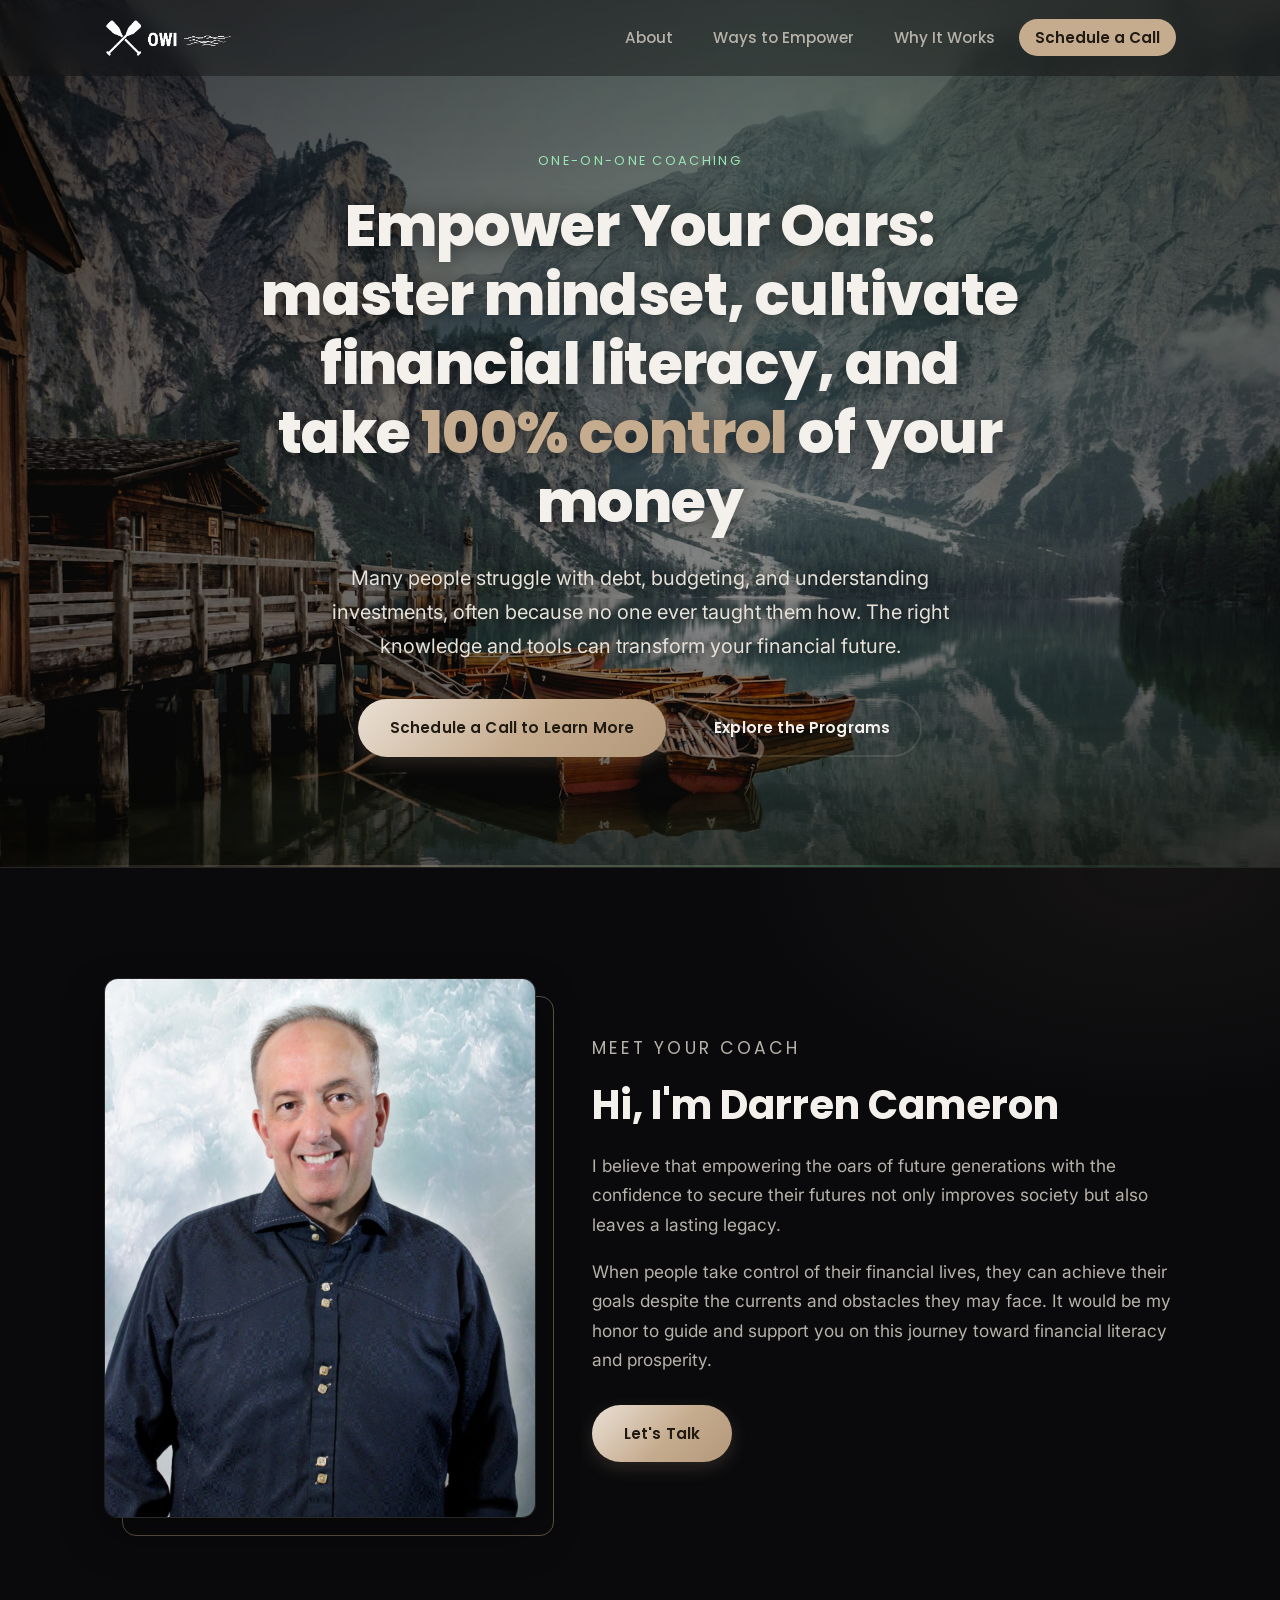
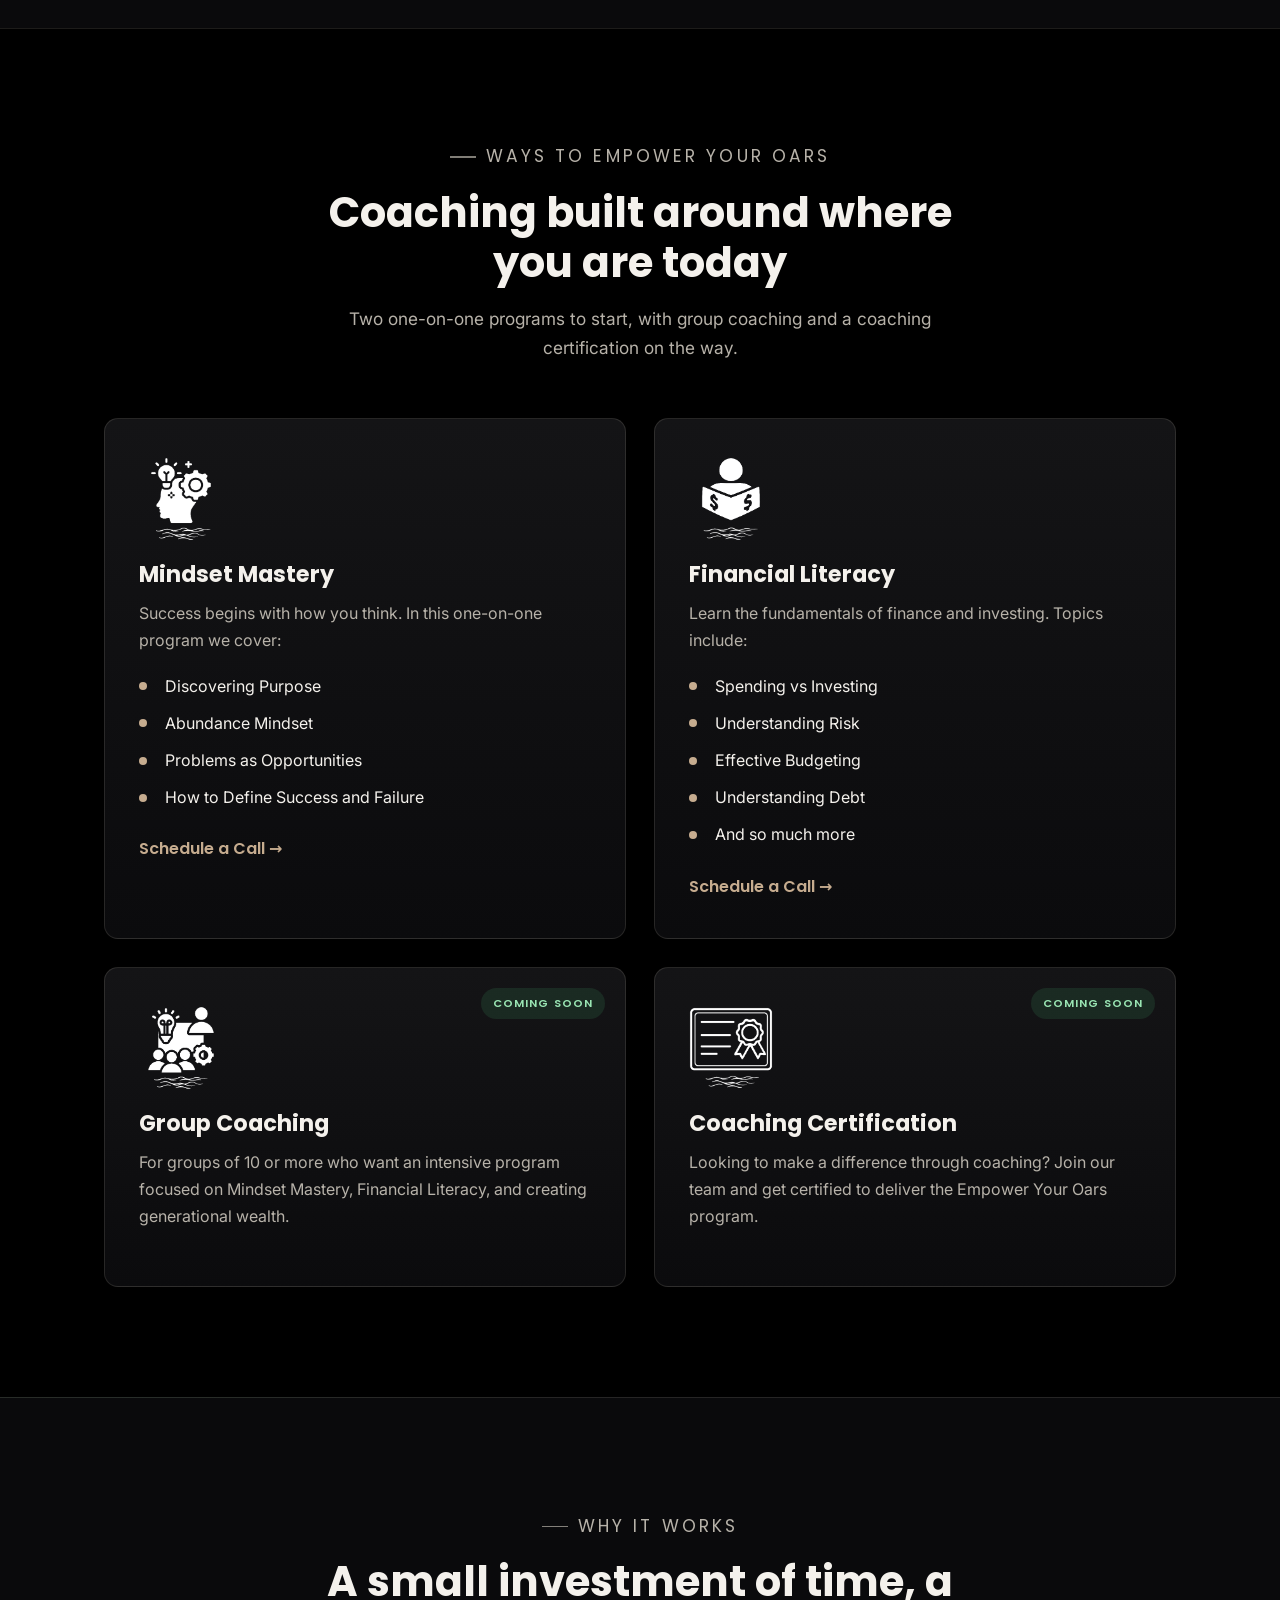
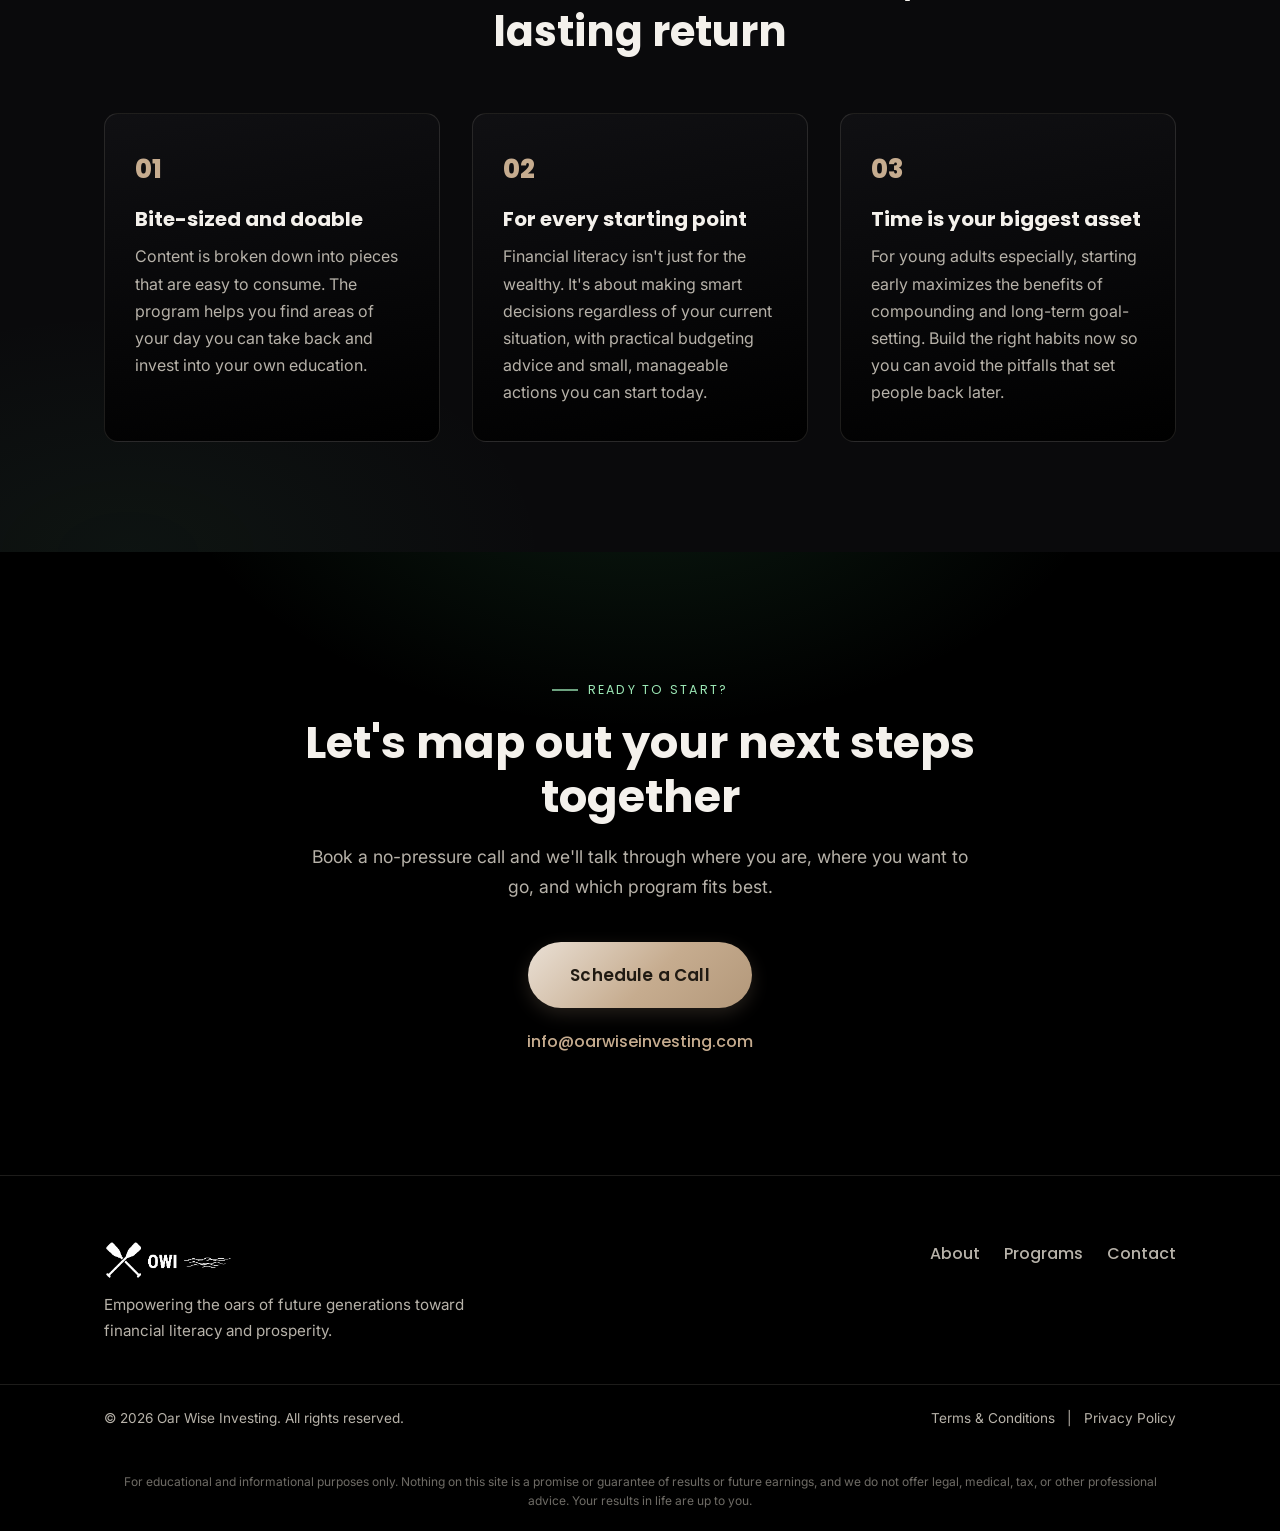
==== commit 33612324: "Promote dark as sole public version (remove theme cross-links); keep light/edgy as reference; add Da" ====
--- a/index.html
+++ b/index.html
@@ -252,10 +252,6 @@
                     <a href="#">Terms &amp; Conditions</a>
                     <span aria-hidden="true">|</span>
                     <a href="#">Privacy Policy</a>
-                    <span aria-hidden="true">|</span>
-                    <a href="index-light.html">Light</a>
-                    <span aria-hidden="true">|</span>
-                    <a href="index-edgy.html">Bold</a>
                 </p>
             </div>
         </div>
